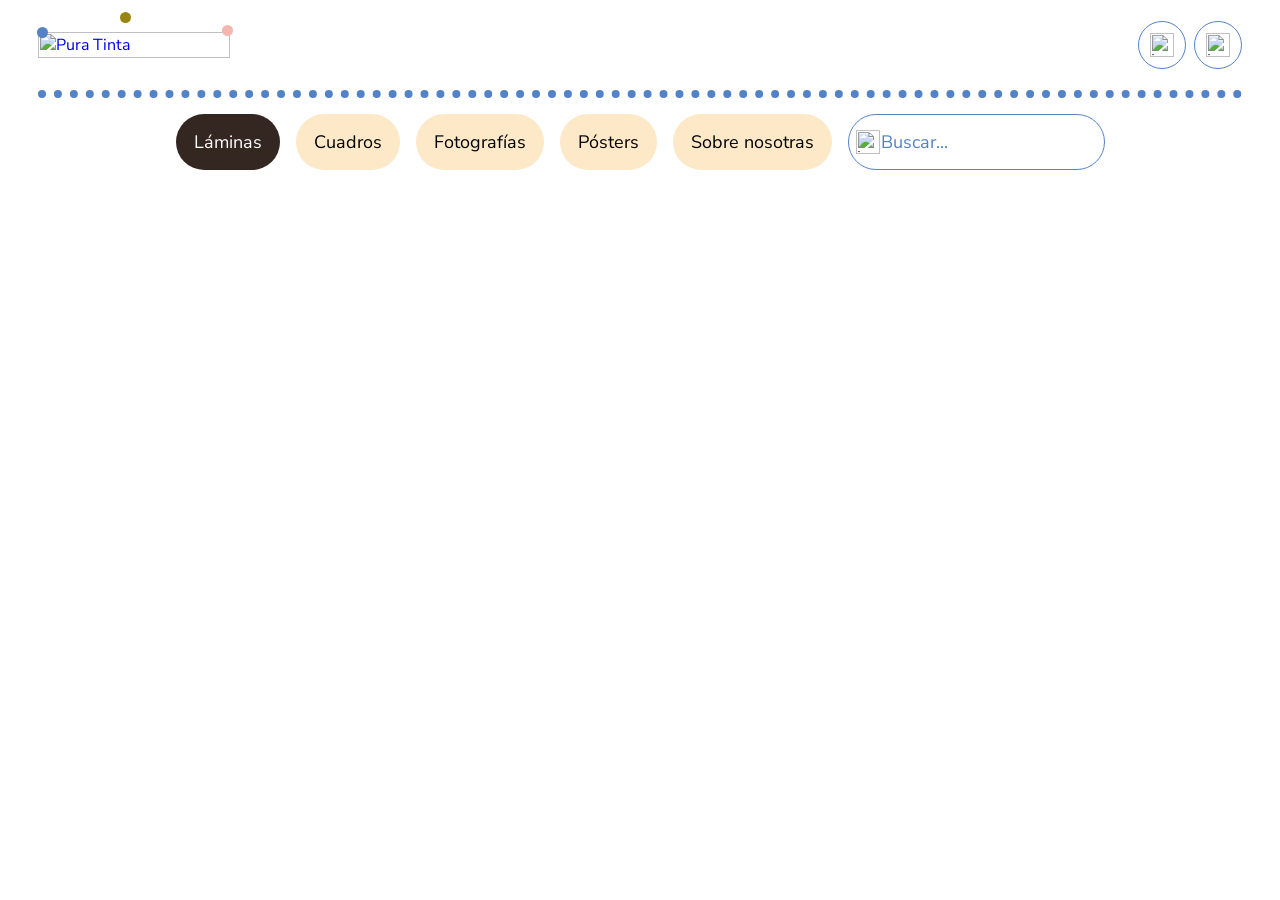
==== laminas.html @ 53a77ab4 "add láminas header" ====
<html lang="es">
  <head>
    <meta charset="UTF-8" />
    <meta name="viewport" content="width=device-width, initial-scale=1.0" />
    <title>Láminas - Pura Tinta</title>
    <link rel="stylesheet" href="styles.css" />
    <link rel="preconnect" href="https://fonts.googleapis.com" />
    <link rel="preconnect" href="https://fonts.gstatic.com" crossorigin />
    <link
      href="https://fonts.googleapis.com/css2?family=Nunito+Sans:ital,opsz,wght@0,6..12,200..1000;1,6..12,200..1000&family=Playfair+Display:ital,wght@0,400..900;1,400..900&display=swap"
      rel="stylesheet"
    />
  </head>

  <body>
    <!-- HEADER -->
    <header class="header">
      <!-- PARTE SUPERIOR DEL HEADER -->
      <div class="header_top">
        <!-- Logo -->
        <!-- en la home el logo es h1 -->
        <!-- en las otras páginas el logo se convierte en div -->
        <div class="logo">
          <a href="index.html">
            <img
              src="http://a517.masterux.net/imagenes/logo-pura-tinta.svg"
              alt="Pura Tinta"
            />
          </a>
          <div class="dot blue"></div>
          <div class="dot olive"></div>
          <div class="dot rose"></div>
        </div>

        <!-- Contenedor de botones LOGIN y CARRITO -->
        <div class="btns_container">
          <button class="btn_login">
            <img
              class="btn_icon"
              src="https://i.postimg.cc/HxgsJQ8G/icon-button-login.png"
              alt="icono de inicio de sesión"
            />
          </button>

          <button class="btn_shop">
            <img
              class="btn_icon"
              src="https://i.postimg.cc/Y9RkhTw6/icon-button-shop.png"
              alt="icono del carrito"
            />
          </button>
        </div>
      </div>

      <!-- NAVEGADOR -->
      <nav class="nav dotted_border_blue">
        <!-- pills -->
        <ul class="nav_list">
          <li class="nav_pill active">
            <a href="#">Láminas</a>
          </li>

          <li class="nav_pill">
            <a href="#">Cuadros</a>
          </li>

          <li class="nav_pill">
            <a href="#">Fotografías</a>
          </li>

          <li class="nav_pill">
            <a href="#">Pósters</a>
          </li>

          <li class="nav_pill">
            <a href="#">Sobre nosotras</a>
          </li>

          <!-- barra de búsqueda -->
          <li>
            <form class="searching_bar_container">
              <input
                class="searching_bar"
                type="search"
                placeholder="Buscar..."
              />
              <button type="submit">
                <img
                  class="btn_icon searching_icon"
                  src="https://i.postimg.cc/g06HcP81/icon-Magnifying-Glass.png"
                  alt="icono de lente de búsqueda"
                />
              </button>
            </form>
          </li>
        </ul>
      </nav>
    </header>

    <main>
   

    </main>
  </body>
</html>
---- styles.css ----
/* ESTILOS COMUNES */
* {
  margin: 0;
  padding: 0;
  box-sizing: border-box;
}

:root {
  font-size: 16px;

  /* COLORES */
  --white: #ffffff;
  --blue: #5383c6;
  --sand: #fde9c8;
  --rose: #f4b6ae;
  --olive: #998513;
  --chocolate: #342620;
  --black: #000000;

  /* TIPOGRAFÍAS */
  --font-title: "Playfair Display", serif;
  --font-body: "Nunito Sans", Arial, sans-serif;
  --font-normal: 400;
  --font-semi-bold: 600;
  --font-bold: 700;

  /* BORDER RADIUS */
  --border-radius-rounded: 50vh;

  /* ANIMACIONES */
  --animation-dot-show: dot-show 0.2s ease forwards 1s;
}

body {
  min-width: 320px;
  padding-inline: clamp(1rem, 3vw, 4rem); /*padding laterales */
  background-color: var(--white);
}

img {
  max-width: 100%;
}

/* ================================================ */

/* COLORES */
.blue {
  background-color: var(--blue);
}

.olive {
  background-color: var(--olive);
}

.rose {
  background-color: var(--rose);
}

/* TIPOGRAFÍAS */
h1,
.hero_title {
  font-family: var(--font-title);
  font-size: 2.25rem; /* 36px */
  line-height: 2.625rem; /* 42px  */
  font-weight: var(--font-bold);
}

h2 {
  font-family: var(--font-title);
  font-size: 1.75rem; /* 28px */
  line-height: 2.35rem; /* 36px  */
  font-weight: var(--font-bold);
}

h3 {
  font-family: var(--font-body);
  font-size: 1.25rem; /* 20px */
  line-height: 1.5rem; /* 24px  */
  font-weight: var(--font-bold);
}

p,
li {
  font-family: var(--font-body);
  font-size: 1rem; /* 16px */
  line-height: 1.5rem; /* 24px  */
  font-weight: var(--font-normal);
}

a {
  font-family: var(--font-body);
}

/* UNDERLINED */
.underlined {
  text-decoration: underline;
  font-family: var(--font-body);
  font-size: 1.25rem; /* 20px */
  line-height: 1.5rem; /* 24px  */
  font-weight: var(--font-bold);
  display: block;
}

/* LOGO */
.logo {
  width: 176px;
  height: auto;

  position: relative;
  margin-block: 1rem;
}

/* LOGO ANIMACIÓN */
/* MOBILE-FIRST */
/* ENTRADA LOGO */
.logo img {
  width: 100%;
  height: auto;
  opacity: 0;

  transform: translateX(-192px);
  animation: logo-slide 1s ease forwards;
}

@keyframes logo-slide {
  to {
    opacity: 1;
    transform: translateX(0);
  }
}

/* DOTS */
.dot {
  width: 10px;
  height: 10px;
  border-radius: var(--border-radius-rounded);
  position: absolute;

  opacity: 0;
}

/* blue */
.dot.blue {
  bottom: 17px;
  left: 0px;

  animation:
    var(--animation-dot-show),
    /* aparece con retraso y se queda */ dot-animate-blue 1.1s infinite 1.2s; /* aparece con retraso y se repite en bucle */
}

/* olive */
.dot.olive {
  background-color: var(--olive);

  bottom: 32px;
  left: 75px;

  animation:
    var(--animation-dot-show),
    /* aparece con retraso y se queda */ dot-animate-olive 1.2s infinite 1.2s; /* aparece con retraso y se repite en bucle */
}

/* rose */
.dot.rose {
  background-color: var(--rose);

  bottom: 19px;
  left: 167px;

  animation:
    var(--animation-dot-show),
    /* aparece con retraso y se queda */ dot-animate-rose 1.3s infinite 1.2s; /* aparece con retraso y se repite en bucle */
}

/* APARICIÓN DOTS */
@keyframes dot-show {
  from {
    opacity: 0;
    transform: scale(0);
  }

  to {
    opacity: 1;
    transform: scale(1);
  }
}

/* DOTS SALTANDO */
/* blue */
@keyframes dot-animate-blue {
  5% {
    width: 10px;
    height: 10px;
  }

  20% {
    height: 12px;
  }

  30% {
    width: 8px;
    height: 12px;
  }

  50% {
    width: 11px;
    height: 6px;
    transform: translateY(9px);
  }

  75% {
    width: 10px;
    height: 10px;
  }
}

/* olive */
@keyframes dot-animate-olive {
  5% {
    width: 10px;
    height: 10px;
  }

  20% {
    height: 12px;
  }

  30% {
    width: 8px;
    height: 12px;
  }

  50% {
    width: 11px;
    height: 6px;
    transform: translateY(24px);
  }

  75% {
    width: 10px;
    height: 10px;
  }
}

/* rose */
@keyframes dot-animate-rose {
  5% {
    width: 10px;
    height: 10px;
  }

  20% {
    height: 12px;
  }

  30% {
    width: 8px;
    height: 12px;
  }

  50% {
    width: 11px;
    height: 6px;
    transform: translateY(11px);
  }

  75% {
    width: 10px;
    height: 10px;
  }
}

/* HEADER TOP */
.header_top {
  padding-block: 1rem; /* 16px */
  display: flex;
  justify-content: space-between;
  align-items: center;
  gap: 1rem; /* 16px */
}

.btns_container {
  display: flex;
  justify-content: flex-end;
  align-items: center;
  gap: 0.5rem;
}

/* NAVEGADOR */
.nav {
  display: flex;
  justify-content: center;
  align-items: center;
  padding-top: 1rem;
}

.nav li {
  list-style: none;
}

.nav_list {
  width: 100%;
  display: flex;
  flex-wrap: wrap;
  justify-content: center;
  align-items: center;
  gap: 0.5rem 1rem;
}

/* NAV PILLS */
.nav_pill {
  display: flex;
  justify-content: center;
  align-items: center;
  background-color: var(--sand);
  border-radius: var(--border-radius-rounded);
  width: auto;
  padding: 1.125rem 2rem; /* 18px 16px */
  max-height: 2.5rem;
  white-space: nowrap;
}

.nav_pill a {
  font-family: var(--font-body);
  font-size: 1rem; /* 16px*/
  line-height: 1.5rem; /* 24px */
  text-decoration: none;
  color: var(--black);
}

/* nav_pill HOVER */
.nav_pill:hover {
  background-color: var(--rose);
  border: 1px solid var(--black);
  transition-duration: 200ms;
}

/* nav_pill ACTIVE */
.nav_pill.active {
  background-color: var(--chocolate);
  border: none;
}

.nav_pill.active a {
  color: var(--white);
}

/* ================================================ */

/* PRIMARY BUTTON enlace con apariencia de botón */
/* MOBILE FIRST */
.btn_primary {
  background-color: var(--blue);
  color: var(--white);

  text-decoration: none;

  font-family: var(--font-body);
  font-size: 1rem; /* 16px */
  line-height: 1.5rem; /* 24px  */
  font-weight: var(--font-normal);

  display: flex;
  height: 3rem; /* 48px */
  min-width: 200px;
  justify-content: center;
  align-items: center;
  border-radius: var(--border-radius-rounded);
  padding: 1rem 2rem;
  align-self: stretch;
}

.btn_primary:hover {
  background-color: var(--rose);
  color: var(--black);
  border: 1px solid var(--black);
  transition-duration: 200ms;
}

.btn_primary:active {
  background-color: var(--chocolate);
  border: none;
  color: var(--white);
}

/* BUTTON ICON */
/* MOBILE-FIRST */
.btn_icon {
  width: 1.5rem; /* 24px */
}

.btn_login,
.btn_shop,
.btn_heart {
  width: 2.5rem; /* 40px */
  height: 2.5rem; /* 40px */

  background-color: var(--white);
  border: 1px solid var(--blue);
  border-radius: var(--border-radius-rounded);
  display: flex;
  justify-content: center;
  align-items: center;
}

.btn_login:hover,
.btn_shop:hover,
.btn_heart:hover {
  background-color: var(--rose);
  transition-duration: 200ms;
  cursor: pointer;
}

.btn_login:active,
.btn_shop:active,
.btn_heart:active {
  background-color: var(--chocolate);
}

/* BUSCADOR */
/* FORM */
.searching_bar_container {
  position: relative;
  width: 2.5rem;
  height: 2.5rem;
  display: flex;
  justify-content: center;
  align-items: center;
}

.searching_bar::placeholder {
  color: transparent;
}

.searching_bar {
  width: 100%;
  height: 100%;
  background-color: var(--white);
  border: 1px solid var(--blue);
  border-radius: var(--border-radius-rounded);
  position: relative;

  font-family: var(--font-body);
  font-size: 1.125rem; /* 18px */
  line-height: 1.375rem; /* 22px */

  display: flex;
  justify-content: center;
  align-items: center;
}

.searching_bar_container button {
  position: absolute;
  left: 0.5rem;
  background-color: transparent;
  border: none;
  cursor: pointer;
}

/* BORDE SUPERIOR DECORATIVO */
.dotted_border_blue {
  border-top: 0.5rem dotted var(--blue);
}

.dotted_border_olive {
  border-top: 0.5rem dotted var(--olive);
}

.dotted_border_rose {
  border-top: 0.5rem dotted var(--rose);
}

/* ================================================ */

/* HERO SECTION */
.hero_section {
  max-width: 72rem; /* 1152px */
  margin-inline: auto;
  padding: 2rem 0;

  display: flex;
  flex-direction: column-reverse;
  justify-content: flex-start;
  min-width: 14rem;
}

.hero_text_container {
  background-color: var(--rose);
  padding: 1.5rem 1rem;
  display: flex;
  flex-direction: column;
  gap: 2rem;
}

.hero_text {
  display: flex;
  flex-direction: column;
  justify-content: flex-start;
  align-items: stretch;
  gap: 0.5rem;
}

.hero_image > img {
  width: 100%;
  height: 100%;
  aspect-ratio: 316/350;
  object-fit: cover;
  display: block;
}

.hero_artist_name {
  font-size: 1.125rem; /* 18px */
  font-weight: var(--font-semi-bold);
  margin-block-end: 1.2rem;
}

/* COLLECTIONS SECTION */
.collections_section {
  max-width: 72rem; /* 1152px */
  margin-inline: auto;
  padding: 2rem 0;
  display: flex;
  flex-direction: column;
  justify-content: flex-start;
  gap: 2rem;
}

.collection_cards_container {
  display: grid;
  grid-template-columns: repeat(auto-fit, minmax(14rem, 1fr));
  gap: 1.5rem;
}

.collection_card {
  position: relative;

  display: flex;
  flex-direction: column;
  justify-content: flex-end;
  align-items: center;
}

.collection_card > img {
  width: 100%;
  aspect-ratio: 3/4;
  object-fit: cover;
  display: block;
}

.collection_info {
  position: absolute;
  bottom: 0;
  width: 100%;
  min-height: 8.5rem;
  background-color: hsla(0, 0%, 100%, 0.4);
  padding: 0.5rem;

  display: flex;
  flex-direction: column;
  justify-content: flex-start;
  align-items: center;
  text-align: center;
}

.collection_info > .btn_primary {
  margin-block-start: auto;
}

/* BENEFICIOS DE ENVÍO */
.delivery_section {
  max-width: 72rem; /* 1152px */
	margin-inline: auto;
	padding-block: 2rem; /* 32px */
}

.delivery_cards_container {
  display: grid;
  grid-template-columns: repeat(auto-fit, minmax(120px, 1fr));
  gap: 2rem;
  list-style: none;
  margin-block-start: 2rem;
}

.delivery_card {
  display: flex;
  flex-direction: column;
  align-items: center;
  text-align: center;
  gap: 0.5rem; /* 8px */
}

.delivery_card > p {
  font-family: var(--font-body);
  font-size: 1rem; /* 16px */
  line-height: 1.5rem; /* 24px  */
  font-weight: var(--font-bold);
  text-transform: uppercase;
}

.delivery_card img {
  width: 5.5rem; /*88px*/
  object-fit: contain;
}


/* ================================================ */

/* PANTALLAS min 503px */
@media screen and (min-width: 503px) {
  /* NAVEGADOR */
  .nav_pill {
    padding: 1.625rem 1.125rem; /* 26px 18px */
    max-height: 3.5rem; /* 56px */
  }

  .nav_pill a {
    font-size: 1.125rem; /* 18px */
    line-height: 1.375rem; /* 22px */
  }

  .searching_bar_container {
    width: 100%;
    height: 3.5rem;
  }

  .searching_bar {
    display: flex;
    align-items: center;
    padding-left: 2rem;
  }

  .searching_bar::placeholder {
    color: var(--blue);
  }
}

/* ================================================ */

/* PANTALLAS min 766px */
@media screen and (min-width: 766px) {
  /* LOGO ANIMACIÓN */
  .logo {
    width: 192px;
  }

  .dot {
    width: 11px;
    height: 11px;
  }

  /* DOTS PUNTO DE PARTIDA */
  /* blue */
  .dot.blue {
    bottom: 20px;
    left: -1px;
  }

  /* olive */
  .dot.olive {
    bottom: 35px;
    left: 82px;
  }

  /* rose */
  .dot.rose {
    bottom: 22px;
    left: 184px;
  }

  /* DOTS SALTANDO */
  /* blue */
  @keyframes dot-animate-blue {
    5% {
      width: 11px;
      height: 11px;
    }

    20% {
      height: 13px;
    }

    30% {
      width: 10px;
      height: 13px;
    }

    50% {
      width: 12px;
      height: 8px;
      transform: translateY(12px);
    }

    75% {
      width: 11px;
      height: 11px;
    }
  }

  /* olive */
  @keyframes dot-animate-olive {
    5% {
      width: 11px;
      height: 11px;
    }

    20% {
      height: 13px;
    }

    30% {
      width: 10px;
      height: 13px;
    }

    50% {
      width: 12px;
      height: 8px;
      transform: translateY(27px);
    }

    75% {
      width: 11px;
      height: 11px;
    }
  }

  /* rose */
  @keyframes dot-animate-rose {
    5% {
      width: 11px;
      height: 11px;
    }

    20% {
      height: 13px;
    }

    30% {
      width: 10px;
      height: 13px;
    }

    50% {
      width: 12px;
      height: 8px;
      transform: translateY(14px);
    }

    75% {
      width: 11px;
      height: 11px;
    }
  }

  /* PRIMARY BUTTON enlace con apariencia de botón */
  .btn_primary {
    width: 12.5rem; /* 200px */
    height: 3.5rem; /* 56px */
  }

  /* BUTTON ICON */
  .btn_login,
  .btn_shop,
  .btn_heart {
    width: 3rem; /* 48px */
    height: 3rem; /* 48px */
  }

  /* HERO SECTION */
  .hero_section {
    padding: 2rem 0;
    display: grid;
    grid-template-columns: 40% 60%;
  }

  .hero_section .btn_primary {
    align-self: start;
    width: 12.5rem; /* 200px */
    height: 3.5rem; /* 56px */
  }

  .hero_image > img {
    aspect-ratio: 760/536;
  }

  .hero_text_container {
    padding: 3rem;
    display: flex;
    flex-direction: column;
    justify-content: center;
    gap: 2rem;
  }

  /* COLLECTIONS SECTION */
  .collection_info > .btn_primary {
    align-self: center;
  }
}
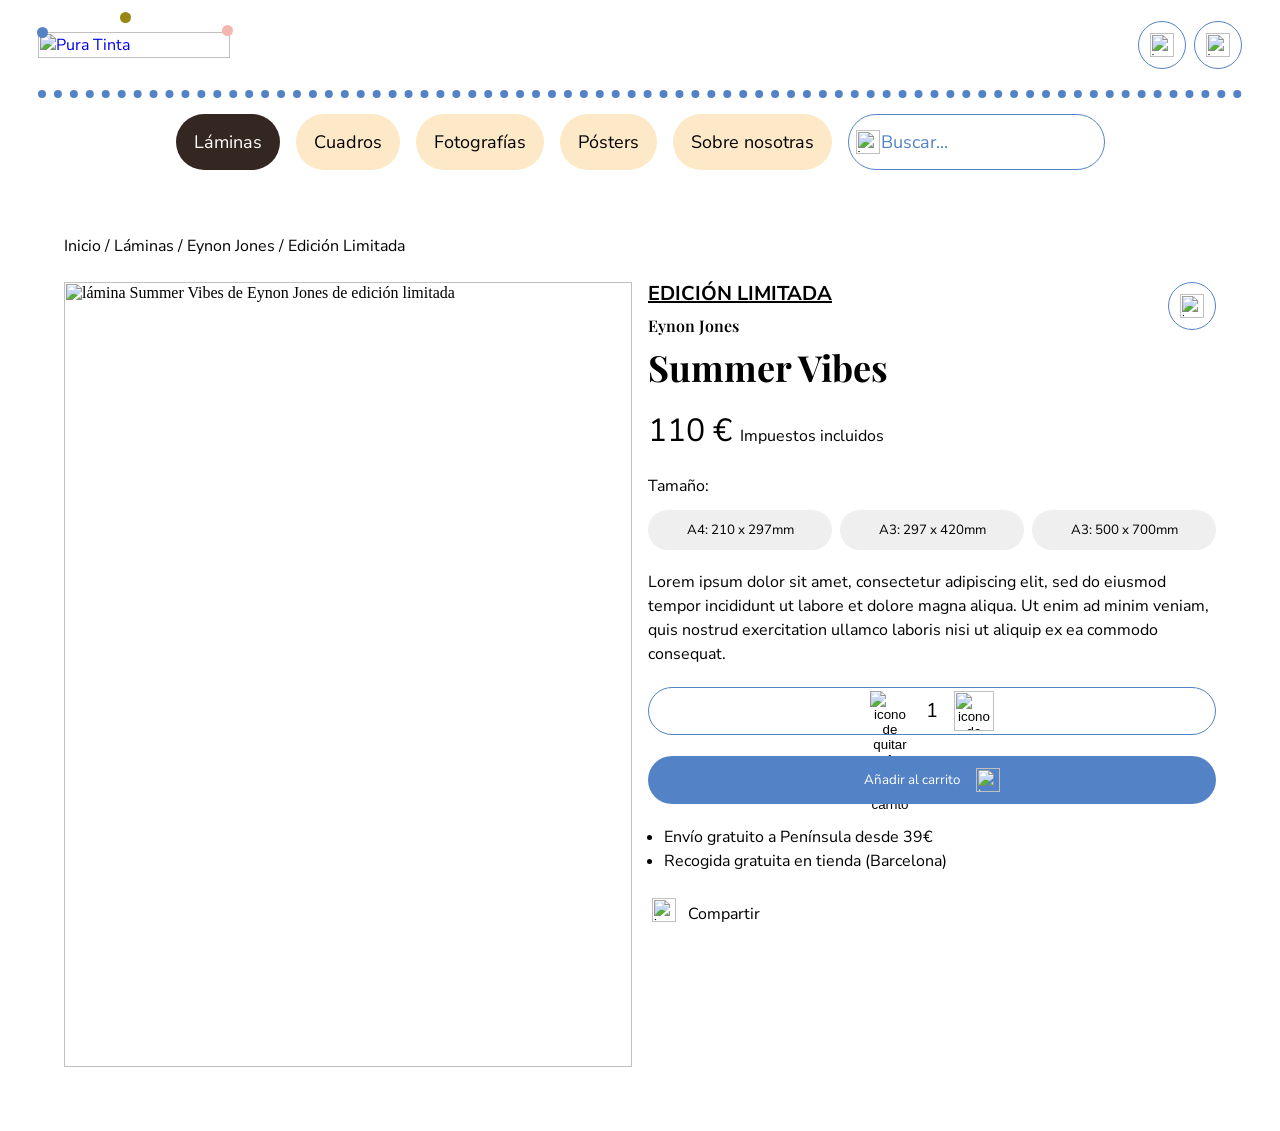
==== commit 641c36e1: "add product sheet section at laminas page" ====
--- a/laminas.html
+++ b/laminas.html
@@ -98,8 +98,139 @@
     </header>
 
     <main>
-   
-
+      <!-- FICHA DE PRODUCTO -->
+      <section class="product_sheet">
+        <!-- BREADCRUMBS -->
+        <nav class="breadcrumbs">
+          <ul>
+            <li>
+              <a href="#">Inicio</a>
+            </li>
+
+            <li>
+              <a href="#">Láminas</a>
+            </li>
+
+            <li>
+              <a href="#">Eynon Jones</a>
+            </li>
+
+            <li>
+              <a href="#">Edición Limitada</a>
+            </li>
+          </ul>
+        </nav>
+
+        <article class="product_sheet_container">
+          <!-- imagen -->
+          <div class="product_sheet_image">
+            <img
+              src="https://i.postimg.cc/T34HYjrv/illustration-Eynon-Jones.png"
+              alt="lámina Summer Vibes de  Eynon Jones de edición limitada"
+            />
+          </div>
+
+          <!-- información y CTA  -->
+          <section class="product_sheet_content">
+            <!-- header -->
+            <button class="btn_heart">
+              <img
+                class="btn_icon"
+                src="https://i.postimg.cc/WbF3XxQC/icon-heart-outline.png"
+                alt="icono de favoritos"
+              />
+            </button>
+
+            <header class="product_sheet_header">
+              <h1>
+                <span class="underlined">EDICIÓN LIMITADA</span>
+                <span class="product_sheet_artist_name">Eynon Jones</span>
+                Summer Vibes
+              </h1>
+            </header>
+
+            <!-- precio -->
+            <section class="product_sheet_price">
+              <p class="price">
+                110 € <span class="taxes">Impuestos incluidos</span>
+              </p>
+            </section>
+
+            <!-- medidas disponibles -->
+            <section class="product_sheet_size">
+              <p>Tamaño:</p>
+              <div class="btns_size_container">
+                <button class="btn_secondary">A4: 210 x 297mm</button>
+
+                <button class="btn_secondary">A3: 297 x 420mm</button>
+
+                <button class="btn_secondary">A3: 500 x 700mm</button>
+              </div>
+            </section>
+
+            <!-- descripción -->
+            <section class="product_sheet_description">
+              <p>
+                Lorem ipsum dolor sit amet, consectetur adipiscing elit, sed do
+                eiusmod tempor incididunt ut labore et dolore magna aliqua. Ut
+                enim ad minim veniam, quis nostrud exercitation ullamco laboris
+                nisi ut aliquip ex ea commodo consequat.
+              </p>
+            </section>
+
+            <!-- CTA -->
+            <section class="cta_container">
+              <!-- seleccionar cantidad -->
+              <div class="quantity_selector">
+                <button class="btn_cart_minus">
+                  <img
+                    src="https://i.postimg.cc/d1qzCGBP/icon-button-cart-Minus-Circle.png"
+                    alt="icono de quitar 1 artículo del carrito"
+                  />
+                </button>
+                <span>1</span>
+                <button>
+                  <img
+                    class="btn_cart_plus"
+                    src="https://i.postimg.cc/1Xyws3sw/icon-button-cart-Plus-Circle.png"
+                    alt="icono de sumar 1 artículo del carrito"
+                  />
+                </button>
+              </div>
+            </section>
+
+            <!-- añadir al carrito -->
+            <button class="btn_add_to_cart">
+              Añadir al carrito
+              <img
+                class="btn_icon"
+                src="https://i.postimg.cc/1zDr6H7v/icon-button-shop-white.png"
+                alt="icono del carrito"
+              />
+            </button>
+
+            <!-- info sobre envíos -->
+            <aside class="product_sheet_additional_info">
+              <ul>
+                <li>Envío gratuito a Península desde 39€</li>
+                <li>Recogida gratuita en tienda (Barcelona)</li>
+              </ul>
+            </aside>
+
+            <!-- compartir ficha de producto -->
+            <section class="product_sheet_share">
+              <button class="btn_share">
+                <img
+                  src="https://i.postimg.cc/7P3zB0w2/icon-share.png"
+                  alt="icono de compartir ficha de producto"
+                  class="btn_icon"
+                />
+              </button>
+              <p>Compartir</p>
+            </section>
+          </section>
+        </article>
+      </section>
     </main>
   </body>
-</html>+</html>
--- a/styles.css
+++ b/styles.css
@@ -570,8 +570,8 @@
 /* BENEFICIOS DE ENVÍO */
 .delivery_section {
   max-width: 72rem; /* 1152px */
-	margin-inline: auto;
-	padding-block: 2rem; /* 32px */
+  margin-inline: auto;
+  padding-block: 2rem; /* 32px */
 }
 
 .delivery_cards_container {
@@ -603,6 +603,224 @@
   object-fit: contain;
 }
 
+/* LÁMINAS PAGE */
+/* BREADCRUMBS */
+.breadcrumbs ul {
+  display: flex;
+  justify-content: flex-start;
+  align-items: center;
+  flex-wrap: wrap;
+  gap: 0.25rem;
+  list-style: none;
+}
+
+/* se añaden barras separadoras */
+.breadcrumbs li:not(:last-child)::after {
+  content: "/";
+}
+
+.breadcrumbs a {
+  color: black;
+  text-decoration: none;
+  font-size: 1rem; /* 16px */
+  line-height: 1.5rem; /* 24px */
+}
+
+.breadcrumbs a:hover {
+  text-decoration: underline;
+}
+
+/* LÁMINAS PAGE */
+/* FICHA DE PRODUCTO */
+.product_sheet {
+  max-width: 72rem;
+  margin-inline: auto;
+  padding-block: 4rem;
+}
+
+/* GRID FICHA */
+.product_sheet_container {
+  display: grid;
+  grid-template-columns: repeat(auto-fit, minmax(min(100%, 22rem), 1fr));
+  gap: 1rem;
+  align-items: start;
+  margin-top: 1.5rem; /* 24px */
+}
+
+/* IMAGEN */
+.product_sheet_image img {
+  width: 100%;
+  aspect-ratio: 648/896;
+  object-fit: cover;
+  display: block;
+}
+
+.product_sheet_content {
+  position: relative;
+  display: flex;
+  flex-direction: column;
+  gap: 1.3rem;
+}
+
+.product_sheet_content .btn_heart {
+  position: absolute;
+  top: 0;
+  right: 0;
+}
+
+/* CABECERA */
+.product_sheet_header h1 {
+  display: flex;
+  flex-direction: column;
+  gap: 0.5rem;
+}
+
+/* NOMBRE ARTISTA */
+.product_sheet_artist_name {
+  font-family: var(--font-title);
+  font-size: 1rem;
+  line-height: 1.5rem;
+  font-weight: var(--font-semi-bold);
+}
+
+/* PRECIO */
+.product_sheet_price {
+  display: flex;
+  align-items: flex-end;
+  gap: 1rem;
+}
+
+.price {
+  font-family: var(--font-body);
+  font-size: 2rem; /* 32px */
+  line-height: 2.75rem; /* 44px */
+}
+
+.taxes {
+  font-size: 1rem; /* 16px */
+  line-height: 1.5rem; /* 24px */
+}
+
+/* TALLAS */
+.product_sheet_size {
+  display: flex;
+  flex-direction: column;
+  gap: 0.75rem;
+}
+
+.btns_size_container {
+  display: flex;
+  flex-direction: column;
+  justify-content: center;
+  gap: 0.5rem;
+}
+
+.btn_secondary {
+  min-height: 2.5rem;
+  border-radius: var(--border-radius-rounded);
+  padding-inline: 0.1rem;
+  font-family: var(--font-body);
+  border: none;
+  white-space: nowrap;
+  flex-grow: 1;
+}
+
+.btn_secondary:hover {
+  background-color: var(--rose);
+  border: 1px solid var(--black);
+}
+
+.btn_secondary:active {
+  background-color: var(--chocolate);
+  color: var(--white);
+}
+
+/* CTA */
+.product_sheet_purchase {
+  display: grid;
+  grid-template-columns: repeat(auto-fit, minmax(min(100%, 12rem), 1fr));
+  gap: 1rem;
+}
+
+/* AÑADIR O RESTAR UNIDADES */
+.quantity_selector {
+  min-height: 3rem;
+  border: 1px solid var(--blue);
+  border-radius: var(--border-radius-rounded);
+  display: flex;
+  justify-content: center;
+  align-items: center;
+  gap: 1rem;
+}
+
+.quantity_selector button {
+  border: none;
+  background: transparent;
+  cursor: pointer;
+}
+
+.quantity_selector span {
+  font-family: var(--font-body);
+  font-size: 1.25rem; /* 20px */
+  line-height: 1.625rem; /* 26px */
+}
+
+.btn_cart_plus,
+.btn_cart_minus {
+  width: 2.5rem; /* 40px */
+  height: 2.5rem; /* 40px */
+}
+
+/* BOTÓN CARRITO */
+.btn_add_to_cart {
+  min-height: 3rem;
+  border: none;
+  border-radius: var(--border-radius-rounded);
+  padding-inline: 1rem;
+  background-color: var(--blue);
+  color: var(--white);
+  display: flex;
+  justify-content: center;
+  align-items: center;
+  gap: 1rem;
+
+  font-family: var(--font-body);
+  cursor: pointer;
+}
+
+.btn_add_to_cart:hover {
+  background-color: var(--rose);
+  color: var(--black);
+  border: 1px solid var(--black);
+}
+
+.btn_add_to_cart:active {
+  background-color: var(--chocolate);
+  color: var(--white);
+}
+
+/* EXTRA INFO */
+.product_sheet_additional_info ul {
+  padding-left: 1rem;
+}
+
+/* COMPARTIR ENLACE */
+.product_sheet_share {
+  display: flex;
+  align-items: flex-end;
+  gap: 0.5rem;
+}
+
+.btn_share {
+  width: 2rem; /* 32px */
+  height: 2rem; /* 32px */
+  border: none;
+  background-color: transparent;
+}
+
+.product_sheet_share:hover {
+  text-decoration: underline;
+}
 
 /* ================================================ */
 
@@ -633,6 +851,19 @@
   .searching_bar::placeholder {
     color: var(--blue);
   }
+
+  /* LÁMINAS PAGE */
+  /* FICHA DE PRODUCTO */
+  .btns_size_container {
+    display: flex;
+    flex-direction: row;
+    justify-content: space-between;
+    gap: 0.5rem;
+  }
+
+  .btn_secondary {
+    width: 100%;
+  }
 }
 
 /* ================================================ */
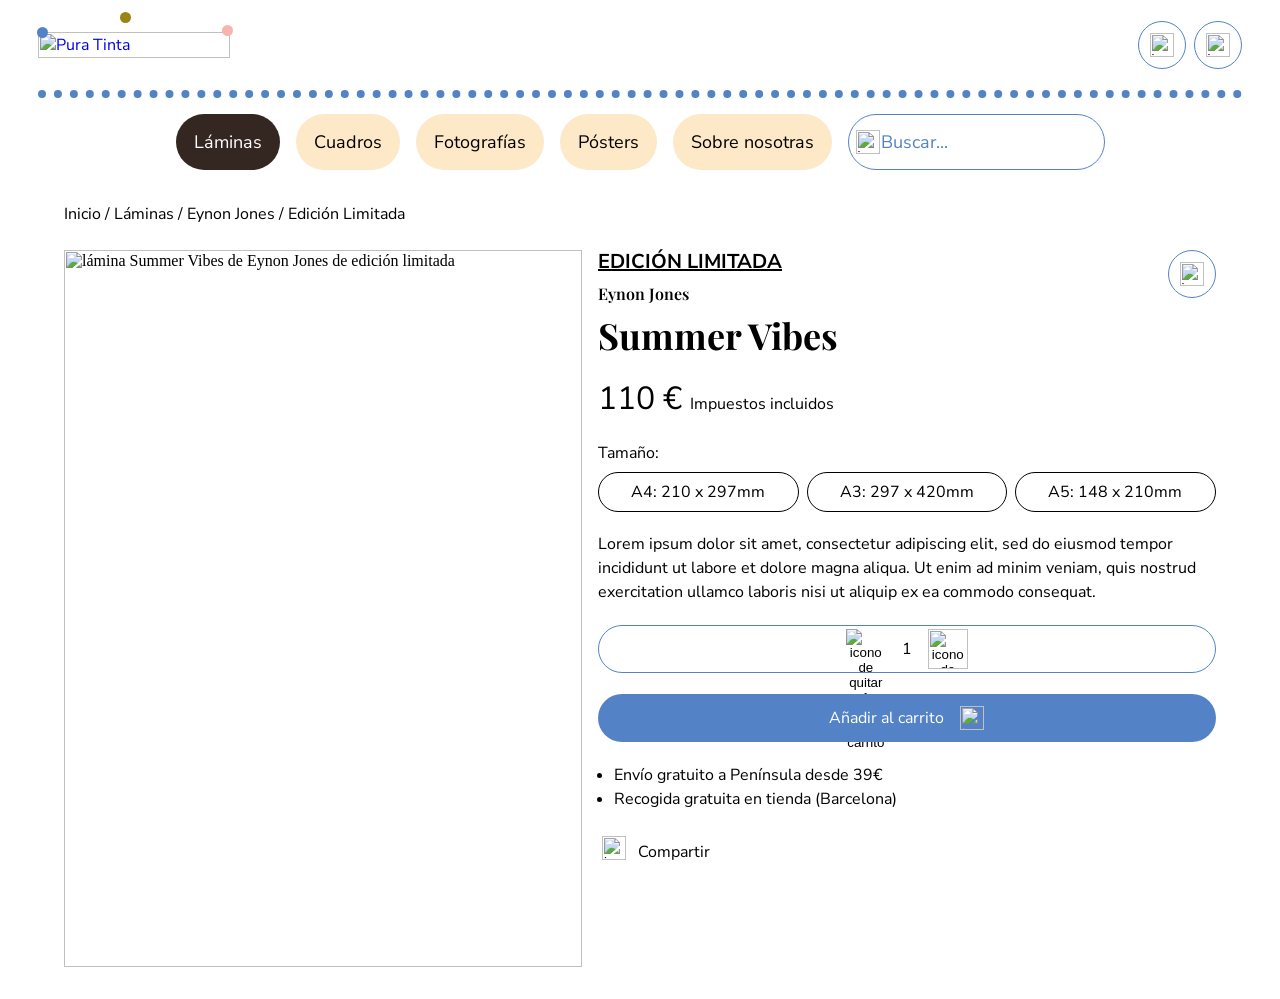
==== commit 93e6db81: "update product tech sheet html, update css cascade for media queries" ====
--- a/laminas.html
+++ b/laminas.html
@@ -125,12 +125,12 @@
           <!-- imagen -->
           <div class="product_sheet_image">
             <img
-              src="https://i.postimg.cc/T34HYjrv/illustration-Eynon-Jones.png"
+              src="http://a517.masterux.net/imagenes/productos/lamina-summer-vibes-eynon-jones.png"
               alt="lámina Summer Vibes de  Eynon Jones de edición limitada"
             />
           </div>
 
-          <!-- información y CTA  -->
+          <!-- información + CTA  -->
           <section class="product_sheet_content">
             <!-- header -->
             <button class="btn_heart">
@@ -150,33 +150,42 @@
             </header>
 
             <!-- precio -->
-            <section class="product_sheet_price">
+            <div class="product_sheet_price">
               <p class="price">
                 110 € <span class="taxes">Impuestos incluidos</span>
               </p>
-            </section>
+            </div>
 
             <!-- medidas disponibles -->
-            <section class="product_sheet_size">
-              <p>Tamaño:</p>
-              <div class="btns_size_container">
-                <button class="btn_secondary">A4: 210 x 297mm</button>
-
-                <button class="btn_secondary">A3: 297 x 420mm</button>
-
-                <button class="btn_secondary">A3: 500 x 700mm</button>
-              </div>
-            </section>
+            <form class="product_sheet_size">
+
+              <fieldeset>
+                <legend>Tamaño:</legend>
+                
+                <div class="btns_size_container">
+
+                  <input id="size_a4" type="radio" name="size" >
+                  <label for="size_a4" class="btn_secondary"> A4: 210 x 297mm</label>
+
+                  <input id="size_a3" type="radio" name="size" >
+                  <label for="size_a3" class="btn_secondary"> A3: 297 x 420mm</label>
+
+                  <input id="size_a5" type="radio" name="size" >
+                  <label for="size_a5" class="btn_secondary"> A5: 148 x 210mm</label>
+
+                </div>
+              </fieldeset>
+            
+            </form>
 
             <!-- descripción -->
-            <section class="product_sheet_description">
-              <p>
+              <p class="product_sheet_description">
                 Lorem ipsum dolor sit amet, consectetur adipiscing elit, sed do
                 eiusmod tempor incididunt ut labore et dolore magna aliqua. Ut
                 enim ad minim veniam, quis nostrud exercitation ullamco laboris
                 nisi ut aliquip ex ea commodo consequat.
               </p>
-            </section>
+            
 
             <!-- CTA -->
             <section class="cta_container">
@@ -200,7 +209,7 @@
             </section>
 
             <!-- añadir al carrito -->
-            <button class="btn_add_to_cart">
+            <button class="btn_add_to_cart" type="submit">
               Añadir al carrito
               <img
                 class="btn_icon"
@@ -228,8 +237,11 @@
               </button>
               <p>Compartir</p>
             </section>
+
           </section>
+
         </article>
+
       </section>
     </main>
   </body>
--- a/styles.css
+++ b/styles.css
@@ -1,4 +1,4 @@
-/* ESTILOS COMUNES */
+/* ================= ESTILOS COMUNES ================= */
 * {
   margin: 0;
   padding: 0;
@@ -41,9 +41,10 @@
   max-width: 100%;
 }
 
-/* ================================================ */
-
-/* COLORES */
+
+
+/* ================= COLORES ================= */
+
 .blue {
   background-color: var(--blue);
 }
@@ -56,7 +57,7 @@
   background-color: var(--rose);
 }
 
-/* TIPOGRAFÍAS */
+/* ============== TIPOGRAFÍAS ============== */
 h1,
 .hero_title {
   font-family: var(--font-title);
@@ -101,7 +102,7 @@
   display: block;
 }
 
-/* LOGO */
+/* ============== LOGO ============== */
 .logo {
   width: 176px;
   height: auto;
@@ -110,8 +111,8 @@
   margin-block: 1rem;
 }
 
-/* LOGO ANIMACIÓN */
-/* MOBILE-FIRST */
+/* ============== LOGO ANIMACIÓN ============== */
+
 /* ENTRADA LOGO */
 .logo img {
   width: 100%;
@@ -271,6 +272,229 @@
   }
 }
 
+/* PANTALLAS min 766px */
+@media screen and (min-width: 766px) {
+  /* LOGO ANIMACIÓN */
+  .logo {
+    width: 192px;
+  }
+
+  .dot {
+    width: 11px;
+    height: 11px;
+  }
+
+  /* DOTS PUNTO DE PARTIDA */
+  /* blue */
+  .dot.blue {
+    bottom: 20px;
+    left: -1px;
+  }
+
+  /* olive */
+  .dot.olive {
+    bottom: 35px;
+    left: 82px;
+  }
+
+  /* rose */
+  .dot.rose {
+    bottom: 22px;
+    left: 184px;
+  }
+
+  /* DOTS SALTANDO */
+  /* blue */
+  @keyframes dot-animate-blue {
+    5% {
+      width: 11px;
+      height: 11px;
+    }
+
+    20% {
+      height: 13px;
+    }
+
+    30% {
+      width: 10px;
+      height: 13px;
+    }
+
+    50% {
+      width: 12px;
+      height: 8px;
+      transform: translateY(12px);
+    }
+
+    75% {
+      width: 11px;
+      height: 11px;
+    }
+  }
+
+  /* olive */
+  @keyframes dot-animate-olive {
+    5% {
+      width: 11px;
+      height: 11px;
+    }
+
+    20% {
+      height: 13px;
+    }
+
+    30% {
+      width: 10px;
+      height: 13px;
+    }
+
+    50% {
+      width: 12px;
+      height: 8px;
+      transform: translateY(27px);
+    }
+
+    75% {
+      width: 11px;
+      height: 11px;
+    }
+  }
+
+  /* rose */
+  @keyframes dot-animate-rose {
+    5% {
+      width: 11px;
+      height: 11px;
+    }
+
+    20% {
+      height: 13px;
+    }
+
+    30% {
+      width: 10px;
+      height: 13px;
+    }
+
+    50% {
+      width: 12px;
+      height: 8px;
+      transform: translateY(14px);
+    }
+
+    75% {
+      width: 11px;
+      height: 11px;
+    }
+  }
+}
+
+/* ============== BOTONES ============== */
+
+/* PRIMARY BUTTON enlace con apariencia de botón */
+/* MOBILE FIRST */
+.btn_primary {
+  background-color: var(--blue);
+  color: var(--white);
+
+  text-decoration: none;
+
+  font-family: var(--font-body);
+  font-size: 1rem; /* 16px */
+  line-height: 1.5rem; /* 24px  */
+  font-weight: var(--font-normal);
+
+  display: flex;
+  height: 3rem; /* 48px */
+  min-width: 200px;
+  justify-content: center;
+  align-items: center;
+  border-radius: var(--border-radius-rounded);
+  padding: 1rem 2rem;
+  align-self: stretch;
+}
+
+.btn_primary:hover {
+  background-color: var(--rose);
+  color: var(--black);
+  border: 1px solid var(--black);
+  transition-duration: 200ms;
+}
+
+.btn_primary:active {
+  background-color: var(--chocolate);
+  border: none;
+  color: var(--white);
+}
+
+/* BUTTON ICON */
+/* MOBILE-FIRST */
+.btn_icon {
+  width: 1.5rem; /* 24px */
+}
+
+.btn_login,
+.btn_shop,
+.btn_heart {
+  width: 2.5rem; /* 40px */
+  height: 2.5rem; /* 40px */
+
+  background-color: var(--white);
+  border: 1px solid var(--blue);
+  border-radius: var(--border-radius-rounded);
+  display: flex;
+  justify-content: center;
+  align-items: center;
+}
+
+.btn_login:hover,
+.btn_shop:hover,
+.btn_heart:hover {
+  background-color: var(--rose);
+  transition-duration: 200ms;
+  cursor: pointer;
+}
+
+.btn_login:active,
+.btn_shop:active,
+.btn_heart:active {
+  background-color: var(--chocolate);
+}
+
+
+/* PANTALLAS min 766px */
+@media screen and (min-width: 766px) {
+  /* PRIMARY BUTTON enlace con apariencia de botón */
+  .btn_primary {
+    width: 12.5rem; /* 200px */
+    height: 3.5rem; /* 56px */
+  }
+
+  /* BUTTON ICON */
+  .btn_login,
+  .btn_shop,
+  .btn_heart {
+    width: 3rem; /* 48px */
+    height: 3rem; /* 48px */
+  }
+}
+
+
+/* ================= BORDE SUPERIOR DECORATIVO ================ */
+.dotted_border_blue {
+  border-top: 0.5rem dotted var(--blue);
+}
+
+.dotted_border_olive {
+  border-top: 0.5rem dotted var(--olive);
+}
+
+.dotted_border_rose {
+  border-top: 0.5rem dotted var(--rose);
+}
+
+/* ============== NAVEGADOR ============== */
+
 /* HEADER TOP */
 .header_top {
   padding-block: 1rem; /* 16px */
@@ -287,7 +511,7 @@
   gap: 0.5rem;
 }
 
-/* NAVEGADOR */
+/* NAVBAR */
 .nav {
   display: flex;
   justify-content: center;
@@ -344,78 +568,6 @@
 
 .nav_pill.active a {
   color: var(--white);
-}
-
-/* ================================================ */
-
-/* PRIMARY BUTTON enlace con apariencia de botón */
-/* MOBILE FIRST */
-.btn_primary {
-  background-color: var(--blue);
-  color: var(--white);
-
-  text-decoration: none;
-
-  font-family: var(--font-body);
-  font-size: 1rem; /* 16px */
-  line-height: 1.5rem; /* 24px  */
-  font-weight: var(--font-normal);
-
-  display: flex;
-  height: 3rem; /* 48px */
-  min-width: 200px;
-  justify-content: center;
-  align-items: center;
-  border-radius: var(--border-radius-rounded);
-  padding: 1rem 2rem;
-  align-self: stretch;
-}
-
-.btn_primary:hover {
-  background-color: var(--rose);
-  color: var(--black);
-  border: 1px solid var(--black);
-  transition-duration: 200ms;
-}
-
-.btn_primary:active {
-  background-color: var(--chocolate);
-  border: none;
-  color: var(--white);
-}
-
-/* BUTTON ICON */
-/* MOBILE-FIRST */
-.btn_icon {
-  width: 1.5rem; /* 24px */
-}
-
-.btn_login,
-.btn_shop,
-.btn_heart {
-  width: 2.5rem; /* 40px */
-  height: 2.5rem; /* 40px */
-
-  background-color: var(--white);
-  border: 1px solid var(--blue);
-  border-radius: var(--border-radius-rounded);
-  display: flex;
-  justify-content: center;
-  align-items: center;
-}
-
-.btn_login:hover,
-.btn_shop:hover,
-.btn_heart:hover {
-  background-color: var(--rose);
-  transition-duration: 200ms;
-  cursor: pointer;
-}
-
-.btn_login:active,
-.btn_shop:active,
-.btn_heart:active {
-  background-color: var(--chocolate);
 }
 
 /* BUSCADOR */
@@ -458,22 +610,36 @@
   cursor: pointer;
 }
 
-/* BORDE SUPERIOR DECORATIVO */
-.dotted_border_blue {
-  border-top: 0.5rem dotted var(--blue);
-}
-
-.dotted_border_olive {
-  border-top: 0.5rem dotted var(--olive);
-}
-
-.dotted_border_rose {
-  border-top: 0.5rem dotted var(--rose);
-}
-
-/* ================================================ */
-
-/* HERO SECTION */
+/* PANTALLAS min 503px */
+@media screen and (min-width: 503px) {
+  /* NAVEGADOR */
+  .nav_pill {
+    padding: 1.625rem 1.125rem; /* 26px 18px */
+    max-height: 3.5rem; /* 56px */
+  }
+
+  .nav_pill a {
+    font-size: 1.125rem; /* 18px */
+    line-height: 1.375rem; /* 22px */
+  }
+
+  .searching_bar_container {
+    width: 100%;
+    height: 3.5rem;
+  }
+
+  .searching_bar {
+    display: flex;
+    align-items: center;
+    padding-left: 2rem;
+  }
+
+  .searching_bar::placeholder {
+    color: var(--blue);
+  }
+}
+
+/* ================= HERO SECTION ================= */
 .hero_section {
   max-width: 72rem; /* 1152px */
   margin-inline: auto;
@@ -515,7 +681,36 @@
   margin-block-end: 1.2rem;
 }
 
-/* COLLECTIONS SECTION */
+/* PANTALLAS min 766px */
+@media screen and (min-width: 766px) {
+
+  /* HERO SECTION */
+  .hero_section {
+    padding: 2rem 0;
+    display: grid;
+    grid-template-columns: 40% 60%;
+  }
+
+  .hero_section .btn_primary {
+    align-self: start;
+    width: 12.5rem; /* 200px */
+    height: 3.5rem; /* 56px */
+  }
+
+  .hero_image > img {
+    aspect-ratio: 760/536;
+  }
+
+  .hero_text_container {
+    padding: 3rem;
+    display: flex;
+    flex-direction: column;
+    justify-content: center;
+    gap: 2rem;
+  }
+}
+
+/* ================ COLLECTIONS SECTION =============== */
 .collections_section {
   max-width: 72rem; /* 1152px */
   margin-inline: auto;
@@ -567,7 +762,15 @@
   margin-block-start: auto;
 }
 
-/* BENEFICIOS DE ENVÍO */
+/* PANTALLAS min 766px */
+@media screen and (min-width: 766px) {
+  /* COLLECTIONS SECTION */
+  .collection_info > .btn_primary {
+    align-self: center;
+  }
+}
+
+/* =============== BENEFICIOS DE ENVÍO ================ */
 .delivery_section {
   max-width: 72rem; /* 1152px */
   margin-inline: auto;
@@ -603,7 +806,8 @@
   object-fit: contain;
 }
 
-/* LÁMINAS PAGE */
+/* ================== LÁMINAS PAGE =================== */
+
 /* BREADCRUMBS */
 .breadcrumbs ul {
   display: flex;
@@ -630,21 +834,27 @@
   text-decoration: underline;
 }
 
-/* LÁMINAS PAGE */
-/* FICHA DE PRODUCTO */
+/* ================= FICHA DE PRODUCTO =============== */
 .product_sheet {
   max-width: 72rem;
   margin-inline: auto;
-  padding-block: 4rem;
-}
-
-/* GRID FICHA */
+  padding-block: 2rem;
+}
+
+/* LAYOUT FICHA */
 .product_sheet_container {
-  display: grid;
-  grid-template-columns: repeat(auto-fit, minmax(min(100%, 22rem), 1fr));
+  display: flex;
+  flex-direction: column;
+  margin-top: 1.5rem; /* 24px */
   gap: 1rem;
-  align-items: start;
-  margin-top: 1.5rem; /* 24px */
+}
+
+/* PANTALLAS min 766px */
+@media screen and (min-width: 766px) {
+  .product_sheet_container {
+    display: grid;
+    grid-template-columns: 45% 1fr;
+  }
 }
 
 /* IMAGEN */
@@ -660,6 +870,7 @@
   display: flex;
   flex-direction: column;
   gap: 1.3rem;
+  container-type: inline-size; /* para habilitar container queries */
 }
 
 .product_sheet_content .btn_heart {
@@ -708,6 +919,16 @@
   gap: 0.75rem;
 }
 
+.product_sheet_size :is(legend) {
+font-family: var(--font-body);
+font-size: 1rem;
+margin-block-end: 0.5rem;
+}
+
+input[type="radio"] {
+  display: none;
+}
+
 .btns_size_container {
   display: flex;
   flex-direction: column;
@@ -715,13 +936,27 @@
   gap: 0.5rem;
 }
 
+@container (min-width: 503px) {
+  .btns_size_container {
+    flex-direction: row;
+  }
+}
+
 .btn_secondary {
-  min-height: 2.5rem;
+  height: 2.5rem;
+  padding-inline: 0.5rem;
   border-radius: var(--border-radius-rounded);
-  padding-inline: 0.1rem;
-  font-family: var(--font-body);
-  border: none;
+  border: 1px solid var(--black);
+  background-color: var(--white);
   white-space: nowrap;
+  cursor: pointer;
+
+  font-family: var(--font-body);
+  font-size: 1rem;
+
+  display: flex;
+  justify-content: center;
+  align-items: center;
   flex-grow: 1;
 }
 
@@ -733,13 +968,6 @@
 .btn_secondary:active {
   background-color: var(--chocolate);
   color: var(--white);
-}
-
-/* CTA */
-.product_sheet_purchase {
-  display: grid;
-  grid-template-columns: repeat(auto-fit, minmax(min(100%, 12rem), 1fr));
-  gap: 1rem;
 }
 
 /* AÑADIR O RESTAR UNIDADES */
@@ -761,8 +989,7 @@
 
 .quantity_selector span {
   font-family: var(--font-body);
-  font-size: 1.25rem; /* 20px */
-  line-height: 1.625rem; /* 26px */
+  font-size: 1rem;
 }
 
 .btn_cart_plus,
@@ -785,6 +1012,7 @@
   gap: 1rem;
 
   font-family: var(--font-body);
+  font-size: 1rem;
   cursor: pointer;
 }
 
@@ -824,207 +1052,4 @@
 
 /* ================================================ */
 
-/* PANTALLAS min 503px */
-@media screen and (min-width: 503px) {
-  /* NAVEGADOR */
-  .nav_pill {
-    padding: 1.625rem 1.125rem; /* 26px 18px */
-    max-height: 3.5rem; /* 56px */
-  }
-
-  .nav_pill a {
-    font-size: 1.125rem; /* 18px */
-    line-height: 1.375rem; /* 22px */
-  }
-
-  .searching_bar_container {
-    width: 100%;
-    height: 3.5rem;
-  }
-
-  .searching_bar {
-    display: flex;
-    align-items: center;
-    padding-left: 2rem;
-  }
-
-  .searching_bar::placeholder {
-    color: var(--blue);
-  }
-
-  /* LÁMINAS PAGE */
-  /* FICHA DE PRODUCTO */
-  .btns_size_container {
-    display: flex;
-    flex-direction: row;
-    justify-content: space-between;
-    gap: 0.5rem;
-  }
-
-  .btn_secondary {
-    width: 100%;
-  }
-}
-
-/* ================================================ */
-
-/* PANTALLAS min 766px */
-@media screen and (min-width: 766px) {
-  /* LOGO ANIMACIÓN */
-  .logo {
-    width: 192px;
-  }
-
-  .dot {
-    width: 11px;
-    height: 11px;
-  }
-
-  /* DOTS PUNTO DE PARTIDA */
-  /* blue */
-  .dot.blue {
-    bottom: 20px;
-    left: -1px;
-  }
-
-  /* olive */
-  .dot.olive {
-    bottom: 35px;
-    left: 82px;
-  }
-
-  /* rose */
-  .dot.rose {
-    bottom: 22px;
-    left: 184px;
-  }
-
-  /* DOTS SALTANDO */
-  /* blue */
-  @keyframes dot-animate-blue {
-    5% {
-      width: 11px;
-      height: 11px;
-    }
-
-    20% {
-      height: 13px;
-    }
-
-    30% {
-      width: 10px;
-      height: 13px;
-    }
-
-    50% {
-      width: 12px;
-      height: 8px;
-      transform: translateY(12px);
-    }
-
-    75% {
-      width: 11px;
-      height: 11px;
-    }
-  }
-
-  /* olive */
-  @keyframes dot-animate-olive {
-    5% {
-      width: 11px;
-      height: 11px;
-    }
-
-    20% {
-      height: 13px;
-    }
-
-    30% {
-      width: 10px;
-      height: 13px;
-    }
-
-    50% {
-      width: 12px;
-      height: 8px;
-      transform: translateY(27px);
-    }
-
-    75% {
-      width: 11px;
-      height: 11px;
-    }
-  }
-
-  /* rose */
-  @keyframes dot-animate-rose {
-    5% {
-      width: 11px;
-      height: 11px;
-    }
-
-    20% {
-      height: 13px;
-    }
-
-    30% {
-      width: 10px;
-      height: 13px;
-    }
-
-    50% {
-      width: 12px;
-      height: 8px;
-      transform: translateY(14px);
-    }
-
-    75% {
-      width: 11px;
-      height: 11px;
-    }
-  }
-
-  /* PRIMARY BUTTON enlace con apariencia de botón */
-  .btn_primary {
-    width: 12.5rem; /* 200px */
-    height: 3.5rem; /* 56px */
-  }
-
-  /* BUTTON ICON */
-  .btn_login,
-  .btn_shop,
-  .btn_heart {
-    width: 3rem; /* 48px */
-    height: 3rem; /* 48px */
-  }
-
-  /* HERO SECTION */
-  .hero_section {
-    padding: 2rem 0;
-    display: grid;
-    grid-template-columns: 40% 60%;
-  }
-
-  .hero_section .btn_primary {
-    align-self: start;
-    width: 12.5rem; /* 200px */
-    height: 3.5rem; /* 56px */
-  }
-
-  .hero_image > img {
-    aspect-ratio: 760/536;
-  }
-
-  .hero_text_container {
-    padding: 3rem;
-    display: flex;
-    flex-direction: column;
-    justify-content: center;
-    gap: 2rem;
-  }
-
-  /* COLLECTIONS SECTION */
-  .collection_info > .btn_primary {
-    align-self: center;
-  }
-}
+
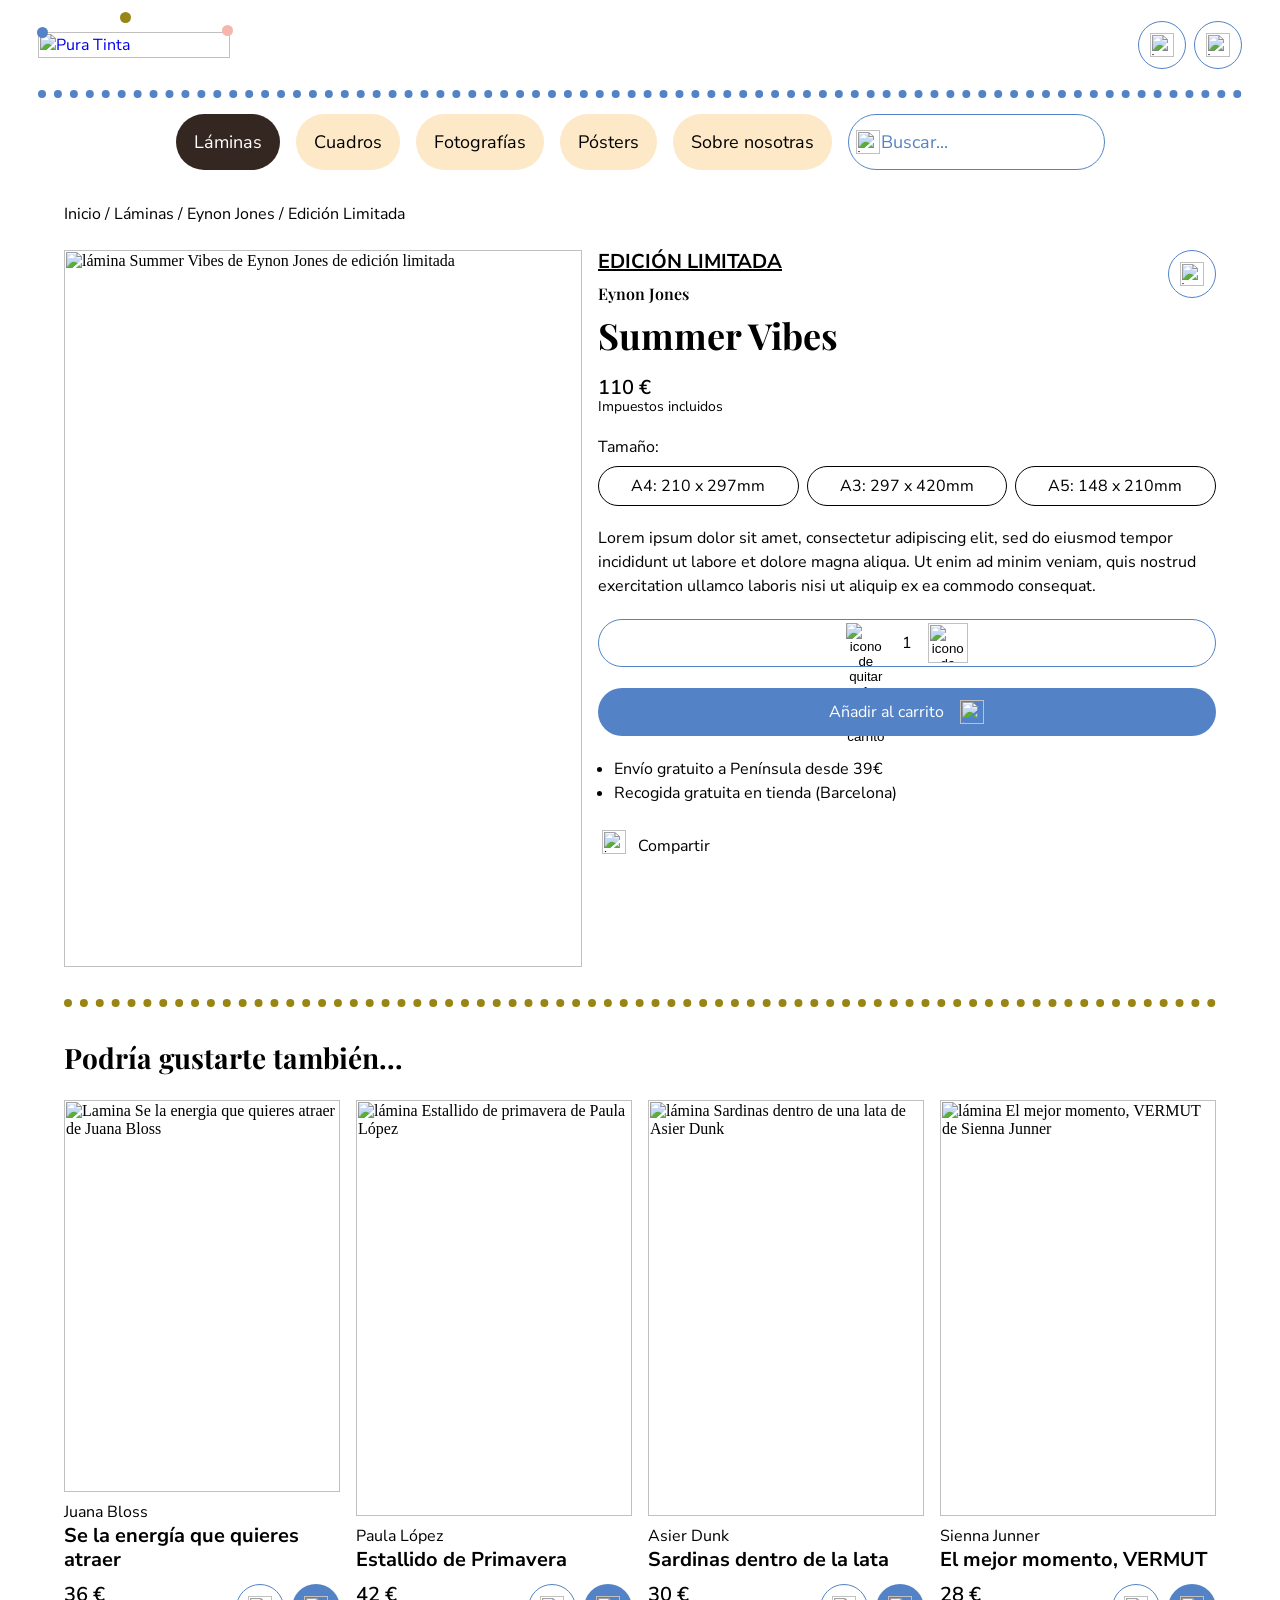
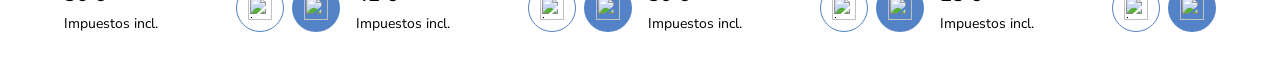
==== commit 7f5d70bb: "add suggested products section at laminas page" ====
--- a/laminas.html
+++ b/laminas.html
@@ -121,7 +121,7 @@
           </ul>
         </nav>
 
-        <article class="product_sheet_container">
+        <article class="product_sheet_container" id="product">
           <!-- imagen -->
           <div class="product_sheet_image">
             <img
@@ -131,7 +131,7 @@
           </div>
 
           <!-- información + CTA  -->
-          <section class="product_sheet_content">
+          <div class="product_sheet_content">
             <!-- header -->
             <button class="btn_heart">
               <img
@@ -158,37 +158,38 @@
 
             <!-- medidas disponibles -->
             <form class="product_sheet_size">
-
               <fieldeset>
                 <legend>Tamaño:</legend>
-                
+
                 <div class="btns_size_container">
-
-                  <input id="size_a4" type="radio" name="size" >
-                  <label for="size_a4" class="btn_secondary"> A4: 210 x 297mm</label>
-
-                  <input id="size_a3" type="radio" name="size" >
-                  <label for="size_a3" class="btn_secondary"> A3: 297 x 420mm</label>
-
-                  <input id="size_a5" type="radio" name="size" >
-                  <label for="size_a5" class="btn_secondary"> A5: 148 x 210mm</label>
-
+                  <input id="size_a4" type="radio" name="size" />
+                  <label for="size_a4" class="btn_secondary">
+                    A4: 210 x 297mm</label
+                  >
+
+                  <input id="size_a3" type="radio" name="size" />
+                  <label for="size_a3" class="btn_secondary">
+                    A3: 297 x 420mm</label
+                  >
+
+                  <input id="size_a5" type="radio" name="size" />
+                  <label for="size_a5" class="btn_secondary">
+                    A5: 148 x 210mm</label
+                  >
                 </div>
               </fieldeset>
-            
             </form>
 
             <!-- descripción -->
-              <p class="product_sheet_description">
-                Lorem ipsum dolor sit amet, consectetur adipiscing elit, sed do
-                eiusmod tempor incididunt ut labore et dolore magna aliqua. Ut
-                enim ad minim veniam, quis nostrud exercitation ullamco laboris
-                nisi ut aliquip ex ea commodo consequat.
-              </p>
-            
+            <p class="product_sheet_description">
+              Lorem ipsum dolor sit amet, consectetur adipiscing elit, sed do
+              eiusmod tempor incididunt ut labore et dolore magna aliqua. Ut
+              enim ad minim veniam, quis nostrud exercitation ullamco laboris
+              nisi ut aliquip ex ea commodo consequat.
+            </p>
 
             <!-- CTA -->
-            <section class="cta_container">
+            <div class="cta_container">
               <!-- seleccionar cantidad -->
               <div class="quantity_selector">
                 <button class="btn_cart_minus">
@@ -206,7 +207,7 @@
                   />
                 </button>
               </div>
-            </section>
+            </div>
 
             <!-- añadir al carrito -->
             <button class="btn_add_to_cart" type="submit">
@@ -227,7 +228,7 @@
             </aside>
 
             <!-- compartir ficha de producto -->
-            <section class="product_sheet_share">
+            <div class="product_sheet_share">
               <button class="btn_share">
                 <img
                   src="https://i.postimg.cc/7P3zB0w2/icon-share.png"
@@ -236,12 +237,177 @@
                 />
               </button>
               <p>Compartir</p>
-            </section>
-
-          </section>
-
+            </div>
+          </div>
         </article>
-
+      </section>
+
+      <!-- PRODUCTOS SUGERIDOS -->
+      <section class="suggested_products_section dotted_border_olive">
+        <h2>Podría gustarte también...</h2>
+
+        <!-- Fila con las 4 cards -->
+        <div class="suggested_products_cards_container">
+          <!-- CARD 1 REVISADA -->
+          <article class="suggested_products_card">
+            <!-- imagen CARD 1  -->
+            <img
+              src="http://a517.masterux.net/imagenes/productos/lamina-se-la-energia-que-quieres-atraer-juana-bloss.jpg"
+              alt="Lamina Se la energia que quieres atraer de Juana Bloss"
+              class="suggested_products_img"
+            />
+
+            <!-- texto CARD 1 -->
+            <div class="suggested_products_text_container">
+              <h3 class="suggested_products_title">
+                <span class="suggested_products_artist_name">Juana Bloss </span>
+                Se la energía que quieres atraer
+              </h3>
+              <div class="suggested_products_price_buttons_container">
+                <p class="price">
+                  36 €<span class="taxes">Impuestos incl.</span>
+                </p>
+
+                <div class="suggested_products_buttons_container">
+                  <button class="btn_heart">
+                    <img
+                      class="btn_icon"
+                      src="https://i.postimg.cc/SKh8S602/icon-heart-outline.png"
+                      alt="icono de favoritos"
+                    />
+                  </button>
+                  <button class="btn_icon_add_to_cart">
+                    <img
+                      class="btn_icon"
+                      src="https://i.postimg.cc/1zDr6H7v/icon-button-shop-white.png"
+                      alt="icono del carrito"
+                    />
+                  </button>
+                </div>
+              </div>
+            </div>
+          </article>
+
+          <!-- CARD 2 REVISADA -->
+          <article class="suggested_products_card">
+            <!-- imagen CARD 2 -->
+            <img
+              src="http://a517.masterux.net/imagenes/productos/lamina-estallido-de-primaver-paula-lopez.jpg"
+              alt="lámina Estallido de primavera de Paula López"
+              class="suggested_products_img"
+            />
+
+            <!-- texto CARD 2 -->
+            <div class="suggested_products_text_container">
+              <h3 class="suggested_products_title">
+                <span class="suggested_products_artist_name">Paula López</span
+                >Estallido de Primavera
+              </h3>
+              <div class="suggested_products_price_buttons_container">
+                <p class="price">
+                  42 €<span class="taxes">Impuestos incl.</span>
+                </p>
+
+                <div class="suggested_products_buttons_container">
+                  <button class="btn_heart">
+                    <img
+                      class="btn_icon"
+                      src="https://i.postimg.cc/SKh8S602/icon-heart-outline.png"
+                      alt="icono de favoritos"
+                    />
+                  </button>
+                  <button class="btn_icon_add_to_cart">
+                    <img
+                      class="btn_icon"
+                      src="https://i.postimg.cc/1zDr6H7v/icon-button-shop-white.png"
+                      alt="icono del carrito"
+                    />
+                  </button>
+                </div>
+              </div>
+            </div>
+          </article>
+
+          <!-- CARD 3 REVISADA -->
+          <article class="suggested_products_card">
+            <!-- imagen CARD 3 -->
+            <img
+              src="http://a517.masterux.net/imagenes/productos/lamina-sardinas-dentro-de-la-lata-asier-dunk.jpg"
+              alt="lámina Sardinas dentro de una lata de Asier Dunk"
+              class="suggested_products_img"
+            />
+
+            <!-- texto CARD 3 -->
+            <div class="suggested_products_text_container">
+              <h3 class="suggested_products_title">
+                <span class="suggested_products_artist_name">Asier Dunk</span
+                >Sardinas dentro de la lata
+              </h3>
+              <div class="suggested_products_price_buttons_container">
+                <p class="price">
+                  30 €<span class="taxes">Impuestos incl.</span>
+                </p>
+
+                <div class="suggested_products_buttons_container">
+                  <button class="btn_heart">
+                    <img
+                      class="btn_icon"
+                      src="https://i.postimg.cc/SKh8S602/icon-heart-outline.png"
+                      alt="icono de favoritos"
+                    />
+                  </button>
+                  <button class="btn_icon_add_to_cart">
+                    <img
+                      class="btn_icon"
+                      src="https://i.postimg.cc/1zDr6H7v/icon-button-shop-white.png"
+                      alt="icono del carrito"
+                    />
+                  </button>
+                </div>
+              </div>
+            </div>
+          </article>
+
+          <!-- CARD 4 REVISADA -->
+          <article class="suggested_products_card">
+            <!-- imagen CARD 4 -->
+            <img
+              src="http://a517.masterux.net/imagenes/productos/lamina-el-mejor-momento-vermut-ana-de-lima.jpg"
+              alt="lámina El mejor momento, VERMUT de Sienna Junner"
+              class="suggested_products_img"
+            />
+
+            <!-- texto CARD 4 -->
+            <div class="suggested_products_text_container">
+              <h3 class="suggested_products_title">
+                <span class="suggested_products_artist_name">Sienna Junner</span
+                >El mejor momento, VERMUT
+              </h3>
+              <div class="suggested_products_price_buttons_container">
+                <p class="price">
+                  28 €<span class="taxes">Impuestos incl.</span>
+                </p>
+
+                <div class="suggested_products_buttons_container">
+                  <button class="btn_heart">
+                    <img
+                      class="btn_icon"
+                      src="https://i.postimg.cc/SKh8S602/icon-heart-outline.png"
+                      alt="icono de favoritos"
+                    />
+                  </button>
+                  <button class="btn_icon_add_to_cart">
+                    <img
+                      class="btn_icon"
+                      src="https://i.postimg.cc/1zDr6H7v/icon-button-shop-white.png"
+                      alt="icono del carrito"
+                    />
+                  </button>
+                </div>
+              </div>
+            </div>
+          </article>
+        </div>
       </section>
     </main>
   </body>
--- a/styles.css
+++ b/styles.css
@@ -41,8 +41,6 @@
   max-width: 100%;
 }
 
-
-
 /* ================= COLORES ================= */
 
 .blue {
@@ -461,7 +459,6 @@
   background-color: var(--chocolate);
 }
 
-
 /* PANTALLAS min 766px */
 @media screen and (min-width: 766px) {
   /* PRIMARY BUTTON enlace con apariencia de botón */
@@ -478,7 +475,6 @@
     height: 3rem; /* 48px */
   }
 }
-
 
 /* ================= BORDE SUPERIOR DECORATIVO ================ */
 .dotted_border_blue {
@@ -683,7 +679,6 @@
 
 /* PANTALLAS min 766px */
 @media screen and (min-width: 766px) {
-
   /* HERO SECTION */
   .hero_section {
     padding: 2rem 0;
@@ -920,9 +915,9 @@
 }
 
 .product_sheet_size :is(legend) {
-font-family: var(--font-body);
-font-size: 1rem;
-margin-block-end: 0.5rem;
+  font-family: var(--font-body);
+  font-size: 1rem;
+  margin-block-end: 0.5rem;
 }
 
 input[type="radio"] {
@@ -1050,6 +1045,123 @@
   text-decoration: underline;
 }
 
-/* ================================================ */
-
-
+/* ================= PRODUCTOS SUGERIDOS =============== */
+
+.suggested_products_section {
+  max-width: 72rem; /* 1152px */
+  margin-inline: auto;
+  padding-block: 2rem; /* 32px */
+}
+
+/* FLUID GRID MOBILE */
+.suggested_products_cards_container {
+  display: grid;
+  grid-template-columns: repeat(auto-fit, minmax(12.5rem, 1fr));
+  gap: 1rem;
+  margin-block-start: 1.5rem;
+}
+
+.suggested_products_card {
+  display: flex;
+  flex-direction: column;
+  gap: 0.5rem; /* 8px */
+  height: 100%;
+}
+
+.suggested_products_img {
+  width: 100%;
+  aspect-ratio: 176/250;
+  object-fit: cover;
+}
+
+.suggested_products_text_container {
+  display: flex;
+  flex-direction: column;
+  gap: 0.75rem; /* 12 px */
+  flex-grow: 1;
+}
+
+.suggested_products_title {
+  display: flex;
+  flex-direction: column;
+  font-size: 1.25rem; /* 20px */
+  line-height: 1.5rem; /* 24px  */
+  font-weight: var(--font-bold);
+}
+
+.suggested_products_artist_name {
+  font-size: 1rem; /* 16px */
+  line-height: 1.5rem; /* 24px  */
+  font-weight: var(--font-normal);
+}
+
+.suggested_products_price_buttons_container {
+  display: grid;
+  grid-template-columns: minmax(0, 1fr) auto;
+  gap: 0.5rem;
+  margin-top: auto;
+}
+
+.price {
+  font-size: 1.25rem; /* 20px */
+  line-height: 1.375rem; /* 22px  */
+  font-weight: var(--font-semi-bold);
+  display: flex;
+  flex-direction: column;
+  justify-content: space-between;
+}
+
+.taxes {
+  font-size: 0.875rem; /* 14px */
+  line-height: 1rem; /* 16px */
+  font-weight: var(--font-normal);
+}
+
+.suggested_products_buttons_container {
+  display: flex;
+  flex-wrap: wrap;
+  justify-content: flex-end;
+  gap: 0.5rem;
+}
+
+/* =========== BOTONES OJO ============== */
+
+/* BOTÓN CARRITO */
+.btn_icon_add_to_cart {
+  height: 2.5rem;
+  width: 2.5rem;
+  border: none;
+  border-radius: var(--border-radius-rounded);
+  background-color: var(--blue);
+  color: var(--white);
+  display: flex;
+  justify-content: center;
+  align-items: center;
+
+  font-family: var(--font-body);
+  font-size: 1rem;
+  cursor: pointer;
+}
+
+.btn_icon_add_to_cart:hover {
+  background-color: var(--rose);
+  color: var(--black);
+  border: 1px solid var(--black);
+}
+
+.btn_icon_add_to_cart:active {
+  background-color: var(--chocolate);
+  color: var(--white);
+}
+
+@media screen and (min-width: 766px) {
+  .btn_icon_add_to_cart {
+    height: 3rem;
+    width: 3rem;
+  }
+}
+
+/* EXTRA INFO */
+.product_sheet_additional_info ul {
+  padding-left: 1rem;
+}
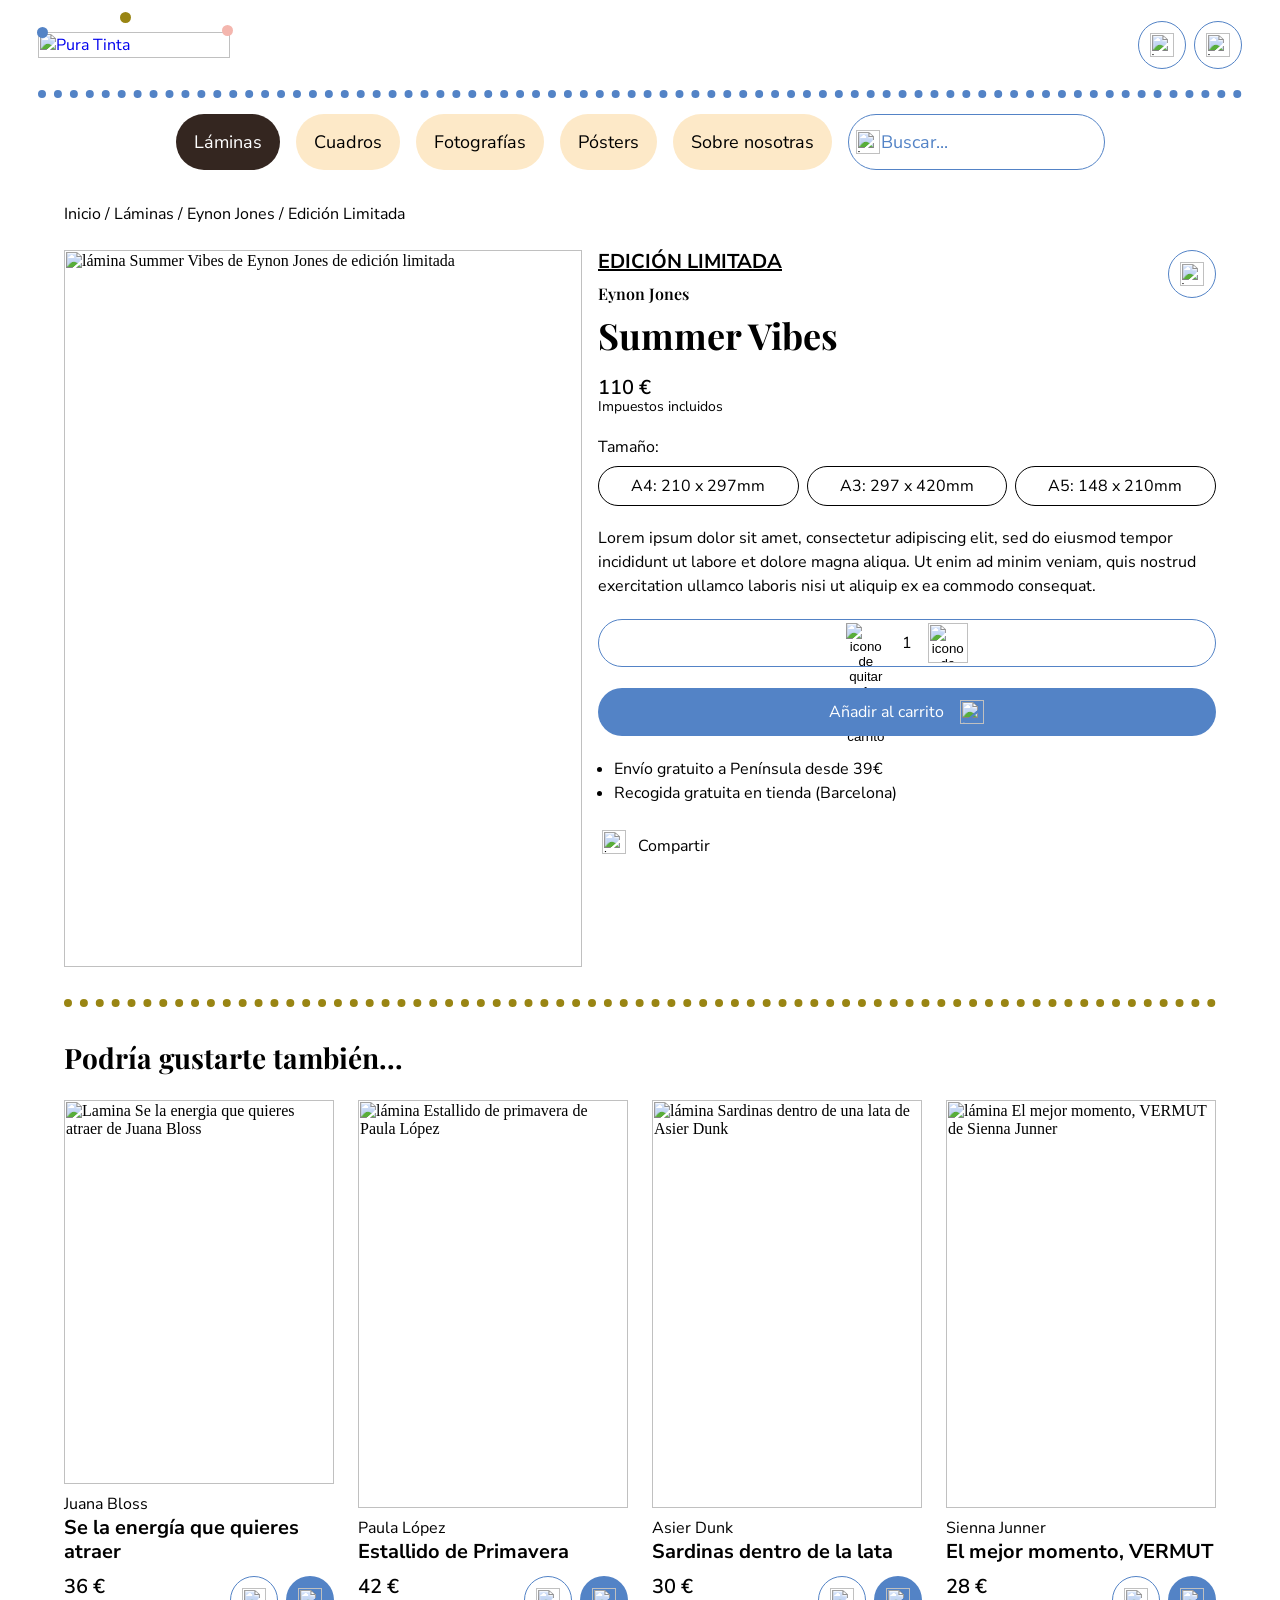
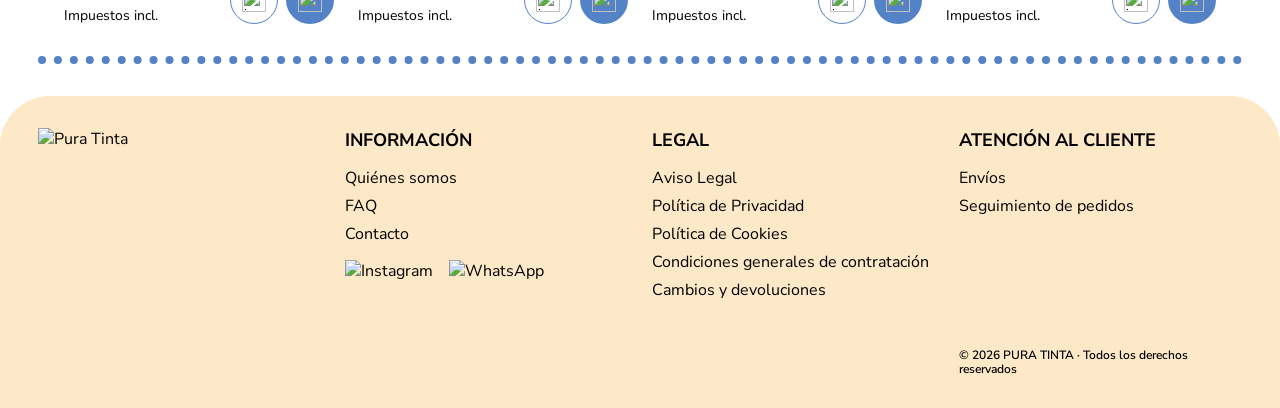
==== commit d4b95ba0: "add footer" ====
--- a/laminas.html
+++ b/laminas.html
@@ -409,6 +409,103 @@
           </article>
         </div>
       </section>
+
+      <div class="dotted_border_blue"></div>
+
     </main>
+
+        <!-- FOOTER -->
+    <footer class="footer">
+      <div class="logo_footer">
+        <a href="index.html">
+          <img
+            src="http://a517.masterux.net/imagenes/logo-footer.svg"
+            alt="Pura Tinta"
+          />
+        </a>
+      </div>
+
+      <!-- INFORMACIÓN -->
+      <section class="footer_section">
+        <h2 class="footer_theme uppercase">Información</h2>
+        <ul>
+          <li>
+            <a href="#">Quiénes somos</a>
+          </li>
+
+          <li>
+            <a href="#">FAQ</a>
+          </li>
+
+          <li>
+            <a href="#">Contacto</a>
+          </li>
+        </ul>
+
+        <div class="footer_icons_container">
+          <a href="#">
+            <img
+              src="http://a517.masterux.net/imagenes/iconos/icono_instagram_logo.svg"
+              alt="Instagram"
+              class="footer_img"
+            />
+          </a>
+
+          <a href="#">
+            <img
+              src="http://a517.masterux.net/imagenes/iconos/icono_whatApp_logo.svg"
+              alt="WhatsApp"
+              class="footer_img"
+            />
+          </a>
+        </div>
+      </section>
+
+      <!-- LEGAL -->
+      <section class="footer_section">
+        <h2 class="footer_theme uppercase">Legal</h2>
+        <ul>
+          <li>
+            <a href="#">Aviso Legal</a>
+          </li>
+
+          <li>
+            <a href="#">Política de Privacidad</a>
+          </li>
+
+          <li>
+            <a href="#">Política de Cookies</a>
+          </li>
+
+          <li>
+            <a href="#">Condiciones generales de contratación</a>
+          </li>
+
+          <li>
+            <a href="#">Cambios y devoluciones</a>
+          </li>
+        </ul>
+      </section>
+
+      <!-- ATENCIÓN AL CLIENTE -->
+      <section class="footer_section">
+        <h2 class="footer_theme uppercase">Atención al cliente</h2>
+        <ul>
+          <li>
+            <a href="#">Envíos</a>
+          </li>
+
+          <li>
+            <a href="#">Seguimiento de pedidos</a>
+          </li>
+        </ul>
+      </section>
+
+      <!-- COPYRIGHT -->
+      <p class="copyright">
+        &copy; 2026 PURA TINTA · Todos los derechos reservados
+      </p>
+    </footer>
+    
   </body>
 </html>
--- a/styles.css
+++ b/styles.css
@@ -33,8 +33,13 @@
 
 body {
   min-width: 320px;
+  
+  background-color: var(--white);
+}
+ 
+.header,
+main {
   padding-inline: clamp(1rem, 3vw, 4rem); /*padding laterales */
-  background-color: var(--white);
 }
 
 img {
@@ -90,6 +95,10 @@
   font-family: var(--font-body);
 }
 
+.uppercase {
+  text-transform: uppercase;
+}
+
 /* UNDERLINED */
 .underlined {
   text-decoration: underline;
@@ -101,7 +110,8 @@
 }
 
 /* ============== LOGO ============== */
-.logo {
+.logo,
+.logo_footer {
   width: 176px;
   height: auto;
 
@@ -742,7 +752,7 @@
   position: absolute;
   bottom: 0;
   width: 100%;
-  min-height: 8.5rem;
+  height: 8rem;
   background-color: hsla(0, 0%, 100%, 0.4);
   padding: 0.5rem;
 
@@ -760,6 +770,10 @@
 /* PANTALLAS min 766px */
 @media screen and (min-width: 766px) {
   /* COLLECTIONS SECTION */
+  .collection_info {
+    height: 9rem;
+  }
+
   .collection_info > .btn_primary {
     align-self: center;
   }
@@ -793,7 +807,6 @@
   font-size: 1rem; /* 16px */
   line-height: 1.5rem; /* 24px  */
   font-weight: var(--font-bold);
-  text-transform: uppercase;
 }
 
 .delivery_card img {
@@ -1043,6 +1056,12 @@
 
 .product_sheet_share:hover {
   text-decoration: underline;
+  cursor: pointer;
+}
+
+/* EXTRA INFO */
+.product_sheet_additional_info ul {
+  padding-left: 1rem;
 }
 
 /* ================= PRODUCTOS SUGERIDOS =============== */
@@ -1057,7 +1076,8 @@
 .suggested_products_cards_container {
   display: grid;
   grid-template-columns: repeat(auto-fit, minmax(12.5rem, 1fr));
-  gap: 1rem;
+  gap: 1.5rem;
+  row-gap: 2rem;
   margin-block-start: 1.5rem;
 }
 
@@ -1161,7 +1181,128 @@
   }
 }
 
-/* EXTRA INFO */
-.product_sheet_additional_info ul {
-  padding-left: 1rem;
-}
+
+
+/* ===================== FOOTER ==================== */
+
+.footer :is(h2) {
+  font-family: var(--font-body);
+  font-size: 1.125rem; /* 18px */
+  line-height: 1.5rem; /* 24px  */
+  font-weight: var(--font-bold);
+}
+
+.footer {
+  padding-inline: clamp(1rem, 3vw, 4rem); /*padding laterales */
+  background-color: var(--sand);
+  border-radius: 50px 50px 0 0;
+  margin-block-start: 2rem;
+  padding-block: 2rem;
+  display: flex;
+  flex-direction: column;
+  justify-content: flex-start;
+  align-items: center;
+  gap: 2.5rem;
+}
+
+.footer_section {
+  display: flex;
+  flex-direction: column;
+  justify-content: flex-start;
+  align-items: center;
+}
+
+.footer :is(ul) {
+  list-style: none;
+  margin-block-start: 0.5rem;
+}
+
+.footer :is(li) {
+  font-family: var(--font-body);
+  font-size: 1rem; /* 16px */
+  line-height: 1.25rem; /* 20px  */
+  font-weight: var(--font-normal); 
+  text-align: center;
+  margin: 0.5rem 0;
+}
+
+.footer :is(a) {
+  text-decoration: none;
+  color: var(--black);
+}
+
+.footer :is(a):hover {
+  color: var(--blue);
+  
+}
+
+.footer :is(a):active {
+  font-weight: var(--font-semi-bold);
+}
+
+.footer_img:hover{
+  transform: scale(1.1);
+  transition-duration: 200ms;
+}
+
+
+.footer_icons_container {
+  margin: 0.5rem 0 0;
+  display: flex;
+  width: max-content;
+  height: auto;
+  gap: 1rem;
+}
+
+.copyright {
+  font-family: var(--font-body);
+  font-size: 0.75rem; /* 12px */
+  line-height: 0.875rem;
+  font-weight: var(--font-semi-bold);
+  text-align: center;
+}
+
+
+/* PANTALLAS min 766px */
+@media screen and (min-width: 766px) {
+  .footer {
+    display: grid;
+    grid-template-columns: repeat(4, 1fr);
+    grid-template-rows: repeat(2, min-content);
+    align-items: start;
+    column-gap: 1.5rem;
+    grid-template-areas:
+    "logo info legal atencionAlCliente"
+    ".    .    .     copyright";
+  }
+
+  .footer_section {
+    align-items: start;
+  }
+
+  .footer :is(li) {
+    text-align: start;
+  }
+
+  .logo_footer {
+    grid-area: logo;
+    margin: 0 1rem 0 0;
+  }
+
+  .footer > section:nth-of-type(1) {
+    grid-area: info;
+  }
+
+  footer > section:nth-of-type(2) {
+    grid-area: legal;
+  }
+
+   footer > section:nth-of-type(3) {
+    grid-area: atencionAlCliente;
+  }
+
+  .copyright {
+    grid-area: copyright;
+    text-align: start;
+  }
+}
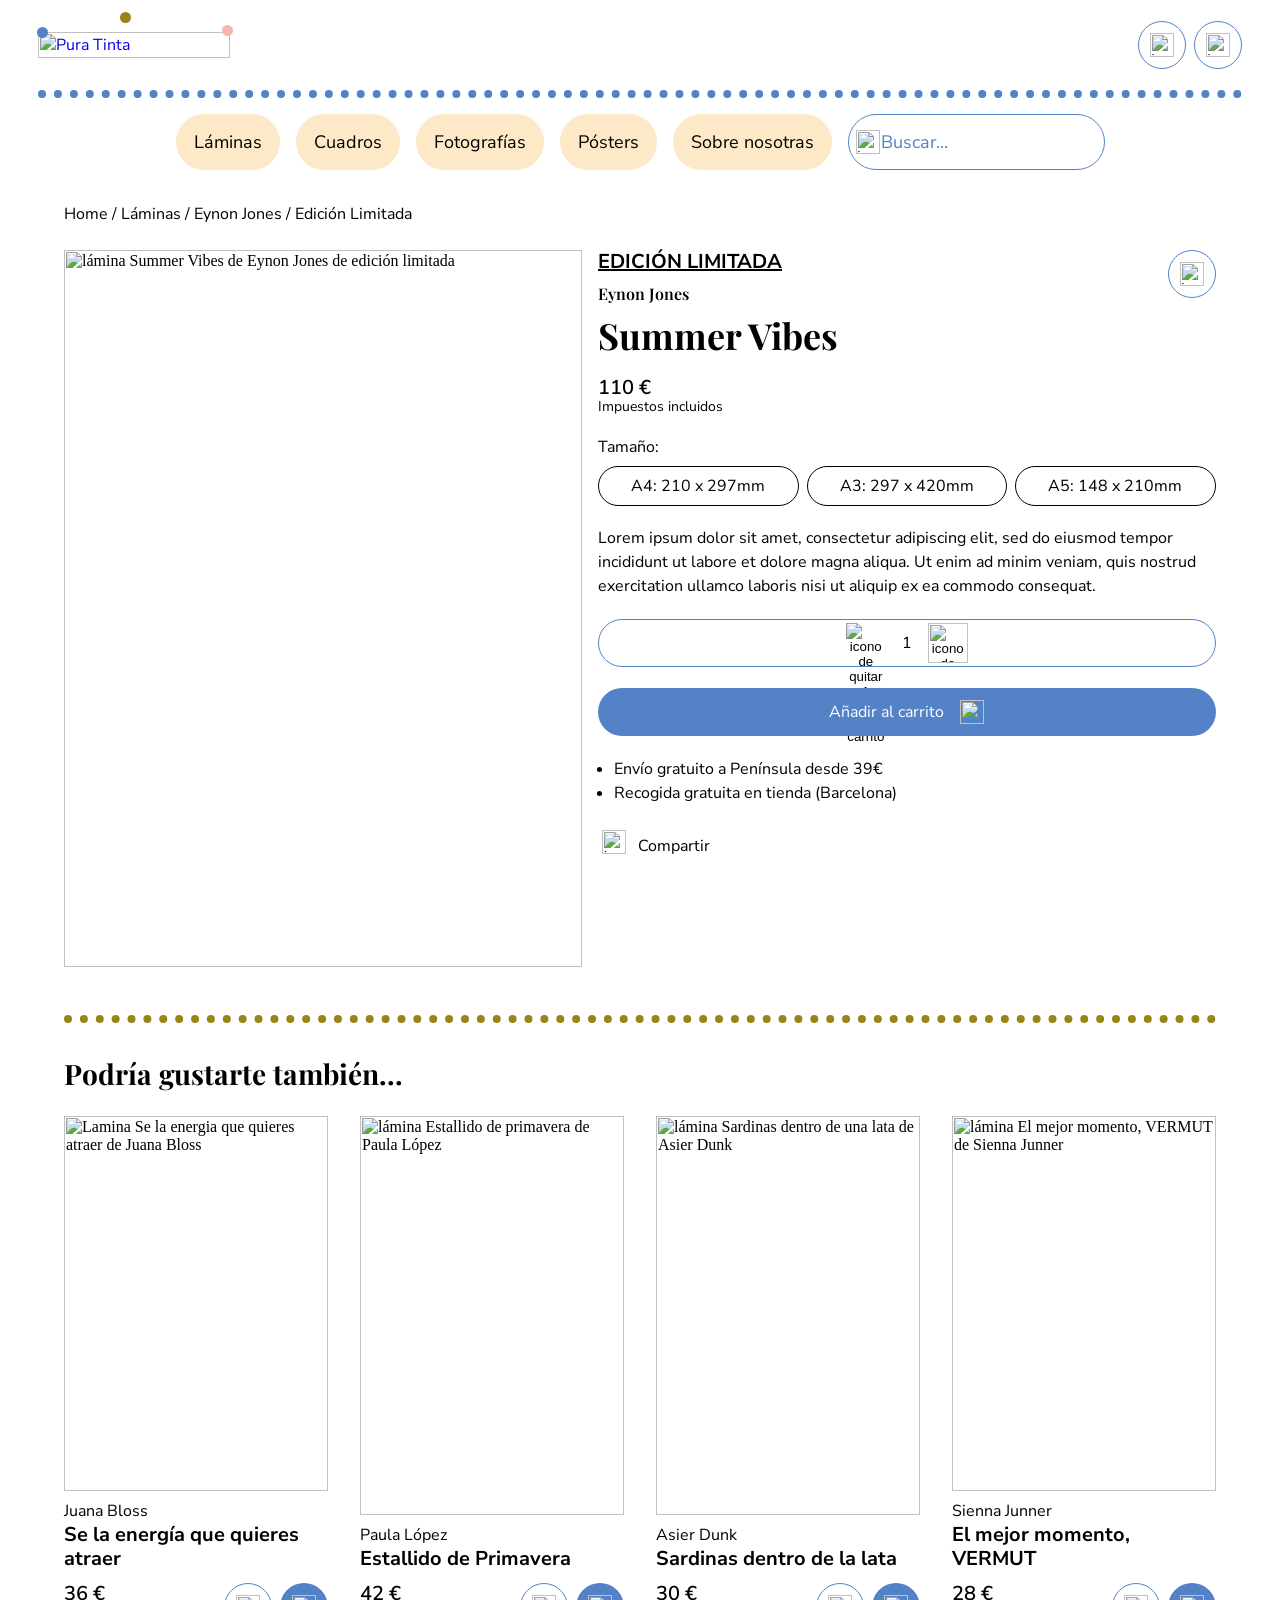
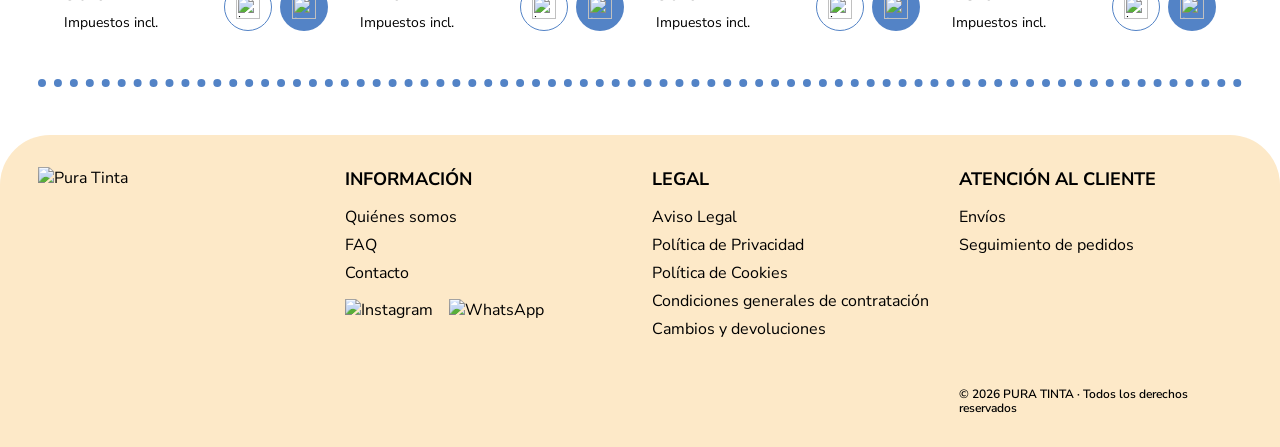
==== commit b70fcec6: "refine minor styling details" ====
--- a/laminas.html
+++ b/laminas.html
@@ -104,7 +104,7 @@
         <nav class="breadcrumbs">
           <ul>
             <li>
-              <a href="#">Inicio</a>
+              <a href="index.html">Home</a>
             </li>
 
             <li>
--- a/styles.css
+++ b/styles.css
@@ -567,12 +567,12 @@
 }
 
 /* nav_pill ACTIVE */
-.nav_pill.active {
+.nav_pill:active {
   background-color: var(--chocolate);
   border: none;
 }
 
-.nav_pill.active a {
+.nav_pill:active a {
   color: var(--white);
 }
 
@@ -649,8 +649,7 @@
 .hero_section {
   max-width: 72rem; /* 1152px */
   margin-inline: auto;
-  padding: 2rem 0;
-
+  padding: 2rem 0 3rem;
   display: flex;
   flex-direction: column-reverse;
   justify-content: flex-start;
@@ -691,7 +690,6 @@
 @media screen and (min-width: 766px) {
   /* HERO SECTION */
   .hero_section {
-    padding: 2rem 0;
     display: grid;
     grid-template-columns: 40% 60%;
   }
@@ -719,7 +717,7 @@
 .collections_section {
   max-width: 72rem; /* 1152px */
   margin-inline: auto;
-  padding: 2rem 0;
+  padding: 2rem 0 3rem;
   display: flex;
   flex-direction: column;
   justify-content: flex-start;
@@ -783,7 +781,7 @@
 .delivery_section {
   max-width: 72rem; /* 1152px */
   margin-inline: auto;
-  padding-block: 2rem; /* 32px */
+  padding: 2rem 0 3rem; /* 32px */
 }
 
 .delivery_cards_container {
@@ -846,7 +844,7 @@
 .product_sheet {
   max-width: 72rem;
   margin-inline: auto;
-  padding-block: 2rem;
+  padding: 2rem 0 3rem;
 }
 
 /* LAYOUT FICHA */
@@ -1069,14 +1067,14 @@
 .suggested_products_section {
   max-width: 72rem; /* 1152px */
   margin-inline: auto;
-  padding-block: 2rem; /* 32px */
+  padding: 2rem 0 3rem; /* 32px */
 }
 
 /* FLUID GRID MOBILE */
 .suggested_products_cards_container {
   display: grid;
   grid-template-columns: repeat(auto-fit, minmax(12.5rem, 1fr));
-  gap: 1.5rem;
+  gap: 2rem;
   row-gap: 2rem;
   margin-block-start: 1.5rem;
 }
@@ -1086,6 +1084,11 @@
   flex-direction: column;
   gap: 0.5rem; /* 8px */
   height: 100%;
+}
+
+.suggested_products_card:hover {
+  transform: translateY(-0.5rem);
+  transition-duration: 400ms;
 }
 
 .suggested_products_img {
@@ -1093,6 +1096,8 @@
   aspect-ratio: 176/250;
   object-fit: cover;
 }
+
+
 
 .suggested_products_text_container {
   display: flex;
@@ -1185,24 +1190,25 @@
 
 /* ===================== FOOTER ==================== */
 
+.footer {
+  margin: 3rem 0 0;
+  padding-inline: clamp(1rem, 3vw, 4rem); /*padding laterales */
+  padding-block: 2rem;
+  background-color: var(--sand);
+  border-radius: 50px 50px 0 0;
+  padding-block: 2rem;
+  display: flex;
+  flex-direction: column;
+  justify-content: flex-start;
+  align-items: center;
+  gap: 2.5rem;
+}
+
 .footer :is(h2) {
   font-family: var(--font-body);
   font-size: 1.125rem; /* 18px */
   line-height: 1.5rem; /* 24px  */
   font-weight: var(--font-bold);
-}
-
-.footer {
-  padding-inline: clamp(1rem, 3vw, 4rem); /*padding laterales */
-  background-color: var(--sand);
-  border-radius: 50px 50px 0 0;
-  margin-block-start: 2rem;
-  padding-block: 2rem;
-  display: flex;
-  flex-direction: column;
-  justify-content: flex-start;
-  align-items: center;
-  gap: 2.5rem;
 }
 
 .footer_section {
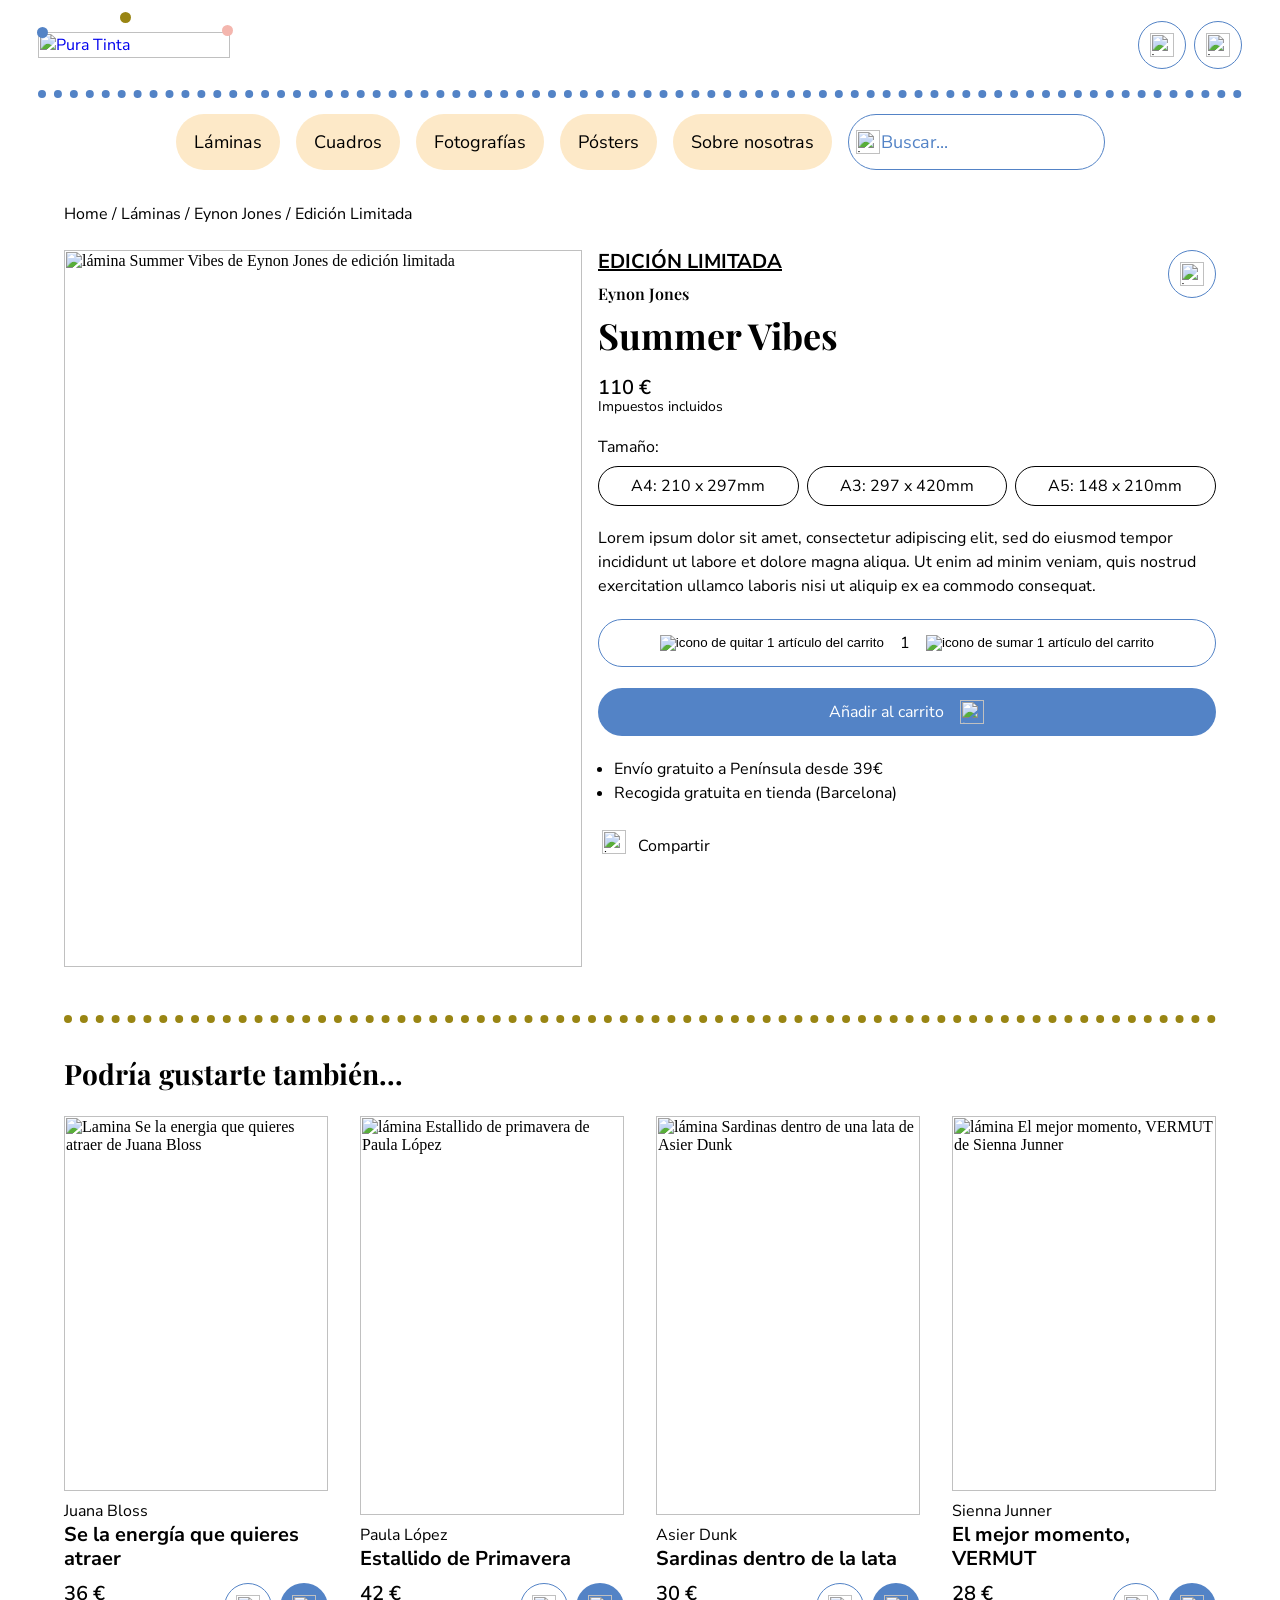
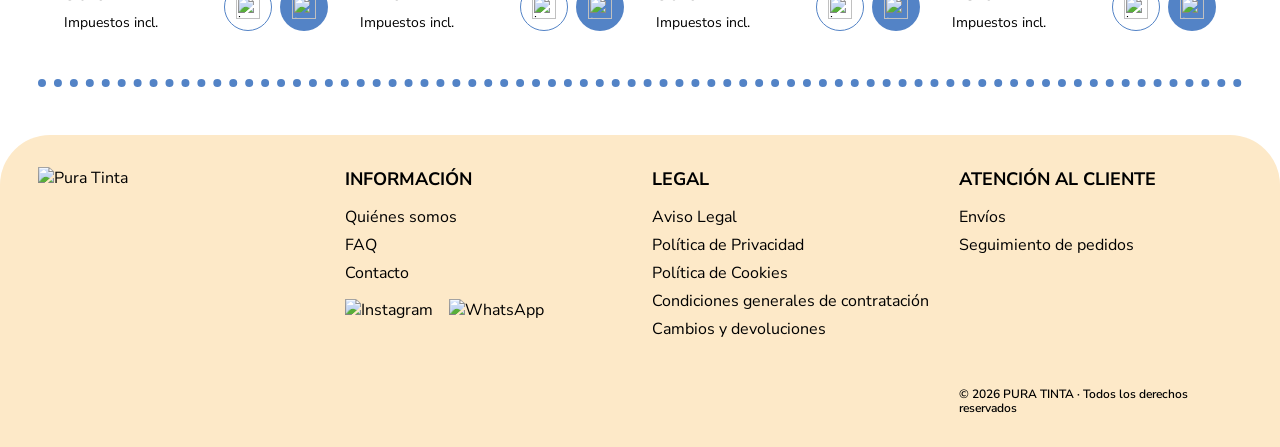
==== commit a87a53fb: "update images urls" ====
--- a/laminas.html
+++ b/laminas.html
@@ -23,7 +23,7 @@
         <div class="logo">
           <a href="index.html">
             <img
-              src="http://a517.masterux.net/imagenes/logo-pura-tinta.svg"
+              src="https://a517.masterux.net/imagenes/logo-pura-tinta.svg"
               alt="Pura Tinta"
             />
           </a>
@@ -37,7 +37,7 @@
           <button class="btn_login">
             <img
               class="btn_icon"
-              src="https://i.postimg.cc/HxgsJQ8G/icon-button-login.png"
+              src="https://a517.masterux.net/imagenes/iconos/icono_boton_login.svg"
               alt="icono de inicio de sesión"
             />
           </button>
@@ -45,7 +45,7 @@
           <button class="btn_shop">
             <img
               class="btn_icon"
-              src="https://i.postimg.cc/Y9RkhTw6/icon-button-shop.png"
+              src="https://a517.masterux.net/imagenes/iconos/icono_boton_carrito.svg"
               alt="icono del carrito"
             />
           </button>
@@ -87,7 +87,7 @@
               <button type="submit">
                 <img
                   class="btn_icon searching_icon"
-                  src="https://i.postimg.cc/g06HcP81/icon-Magnifying-Glass.png"
+                  src="https://a517.masterux.net/imagenes/iconos/icono_boton_lente.svg"
                   alt="icono de lente de búsqueda"
                 />
               </button>
@@ -136,7 +136,7 @@
             <button class="btn_heart">
               <img
                 class="btn_icon"
-                src="https://i.postimg.cc/WbF3XxQC/icon-heart-outline.png"
+                src="https://a517.masterux.net/imagenes/iconos/icono_boton_fav.svg"
                 alt="icono de favoritos"
               />
             </button>
@@ -194,15 +194,14 @@
               <div class="quantity_selector">
                 <button class="btn_cart_minus">
                   <img
-                    src="https://i.postimg.cc/d1qzCGBP/icon-button-cart-Minus-Circle.png"
+                    src="https://a517.masterux.net/imagenes/iconos/icono_boton_mas_cantidad.svg"
                     alt="icono de quitar 1 artículo del carrito"
                   />
                 </button>
                 <span>1</span>
-                <button>
+                <button class="btn_cart_plus">
                   <img
-                    class="btn_cart_plus"
-                    src="https://i.postimg.cc/1Xyws3sw/icon-button-cart-Plus-Circle.png"
+                    src="https://a517.masterux.net/imagenes/iconos/icono_boton_menos_cantidad.svg"
                     alt="icono de sumar 1 artículo del carrito"
                   />
                 </button>
@@ -214,7 +213,7 @@
               Añadir al carrito
               <img
                 class="btn_icon"
-                src="https://i.postimg.cc/1zDr6H7v/icon-button-shop-white.png"
+                src="https://a517.masterux.net/imagenes/iconos/icono_boton_carrito_blanco.svg"
                 alt="icono del carrito"
               />
             </button>
@@ -231,7 +230,7 @@
             <div class="product_sheet_share">
               <button class="btn_share">
                 <img
-                  src="https://i.postimg.cc/7P3zB0w2/icon-share.png"
+                  src="https://a517.masterux.net/imagenes/iconos/icono_boton_compartir.svg"
                   alt="icono de compartir ficha de producto"
                   class="btn_icon"
                 />
@@ -252,7 +251,7 @@
           <article class="suggested_products_card">
             <!-- imagen CARD 1  -->
             <img
-              src="http://a517.masterux.net/imagenes/productos/lamina-se-la-energia-que-quieres-atraer-juana-bloss.jpg"
+              src="https://a517.masterux.net/imagenes/productos/lamina-se-la-energia-que-quieres-atraer-juana-bloss.jpg"
               alt="Lamina Se la energia que quieres atraer de Juana Bloss"
               class="suggested_products_img"
             />
@@ -272,14 +271,14 @@
                   <button class="btn_heart">
                     <img
                       class="btn_icon"
-                      src="https://i.postimg.cc/SKh8S602/icon-heart-outline.png"
+                      src="https://a517.masterux.net/imagenes/iconos/icono_boton_fav.svg"
                       alt="icono de favoritos"
                     />
                   </button>
                   <button class="btn_icon_add_to_cart">
                     <img
                       class="btn_icon"
-                      src="https://i.postimg.cc/1zDr6H7v/icon-button-shop-white.png"
+                      src="https://a517.masterux.net/imagenes/iconos/icono_boton_carrito_blanco.svg"
                       alt="icono del carrito"
                     />
                   </button>
@@ -292,7 +291,7 @@
           <article class="suggested_products_card">
             <!-- imagen CARD 2 -->
             <img
-              src="http://a517.masterux.net/imagenes/productos/lamina-estallido-de-primaver-paula-lopez.jpg"
+              src="https://a517.masterux.net/imagenes/productos/lamina-estallido-de-primaver-paula-lopez.jpg"
               alt="lámina Estallido de primavera de Paula López"
               class="suggested_products_img"
             />
@@ -312,14 +311,14 @@
                   <button class="btn_heart">
                     <img
                       class="btn_icon"
-                      src="https://i.postimg.cc/SKh8S602/icon-heart-outline.png"
+                      src="https://a517.masterux.net/imagenes/iconos/icono_boton_fav.svg"
                       alt="icono de favoritos"
                     />
                   </button>
                   <button class="btn_icon_add_to_cart">
                     <img
                       class="btn_icon"
-                      src="https://i.postimg.cc/1zDr6H7v/icon-button-shop-white.png"
+                      src="https://a517.masterux.net/imagenes/iconos/icono_boton_carrito_blanco.svg"
                       alt="icono del carrito"
                     />
                   </button>
@@ -332,7 +331,7 @@
           <article class="suggested_products_card">
             <!-- imagen CARD 3 -->
             <img
-              src="http://a517.masterux.net/imagenes/productos/lamina-sardinas-dentro-de-la-lata-asier-dunk.jpg"
+              src="https://a517.masterux.net/imagenes/productos/lamina-sardinas-dentro-de-la-lata-asier-dunk.jpg"
               alt="lámina Sardinas dentro de una lata de Asier Dunk"
               class="suggested_products_img"
             />
@@ -352,14 +351,14 @@
                   <button class="btn_heart">
                     <img
                       class="btn_icon"
-                      src="https://i.postimg.cc/SKh8S602/icon-heart-outline.png"
+                      src="https://a517.masterux.net/imagenes/iconos/icono_boton_fav.svg"
                       alt="icono de favoritos"
                     />
                   </button>
                   <button class="btn_icon_add_to_cart">
                     <img
                       class="btn_icon"
-                      src="https://i.postimg.cc/1zDr6H7v/icon-button-shop-white.png"
+                      src="https://a517.masterux.net/imagenes/iconos/icono_boton_carrito_blanco.svg"
                       alt="icono del carrito"
                     />
                   </button>
@@ -372,7 +371,7 @@
           <article class="suggested_products_card">
             <!-- imagen CARD 4 -->
             <img
-              src="http://a517.masterux.net/imagenes/productos/lamina-el-mejor-momento-vermut-ana-de-lima.jpg"
+              src="https://a517.masterux.net/imagenes/productos/lamina-el-mejor-momento-vermut-ana-de-lima.jpg"
               alt="lámina El mejor momento, VERMUT de Sienna Junner"
               class="suggested_products_img"
             />
@@ -392,14 +391,14 @@
                   <button class="btn_heart">
                     <img
                       class="btn_icon"
-                      src="https://i.postimg.cc/SKh8S602/icon-heart-outline.png"
+                      src="https://a517.masterux.net/imagenes/iconos/icono_boton_fav.svg"
                       alt="icono de favoritos"
                     />
                   </button>
                   <button class="btn_icon_add_to_cart">
                     <img
                       class="btn_icon"
-                      src="https://i.postimg.cc/1zDr6H7v/icon-button-shop-white.png"
+                      src="https://a517.masterux.net/imagenes/iconos/icono_boton_carrito_blanco.svg"
                       alt="icono del carrito"
                     />
                   </button>
@@ -419,7 +418,7 @@
       <div class="logo_footer">
         <a href="index.html">
           <img
-            src="http://a517.masterux.net/imagenes/logo-footer.svg"
+            src="https://a517.masterux.net/imagenes/logo-footer.svg"
             alt="Pura Tinta"
           />
         </a>
@@ -445,7 +444,7 @@
         <div class="footer_icons_container">
           <a href="#">
             <img
-              src="http://a517.masterux.net/imagenes/iconos/icono_instagram_logo.svg"
+              src="https://a517.masterux.net/imagenes/iconos/icono_instagram_logo.svg"
               alt="Instagram"
               class="footer_img"
             />
@@ -453,7 +452,7 @@
 
           <a href="#">
             <img
-              src="http://a517.masterux.net/imagenes/iconos/icono_whatApp_logo.svg"
+              src="https://a517.masterux.net/imagenes/iconos/icono_whatApp_logo.svg"
               alt="WhatsApp"
               class="footer_img"
             />
--- a/styles.css
+++ b/styles.css
@@ -998,11 +998,6 @@
   font-size: 1rem;
 }
 
-.btn_cart_plus,
-.btn_cart_minus {
-  width: 2.5rem; /* 40px */
-  height: 2.5rem; /* 40px */
-}
 
 /* BOTÓN CARRITO */
 .btn_add_to_cart {
